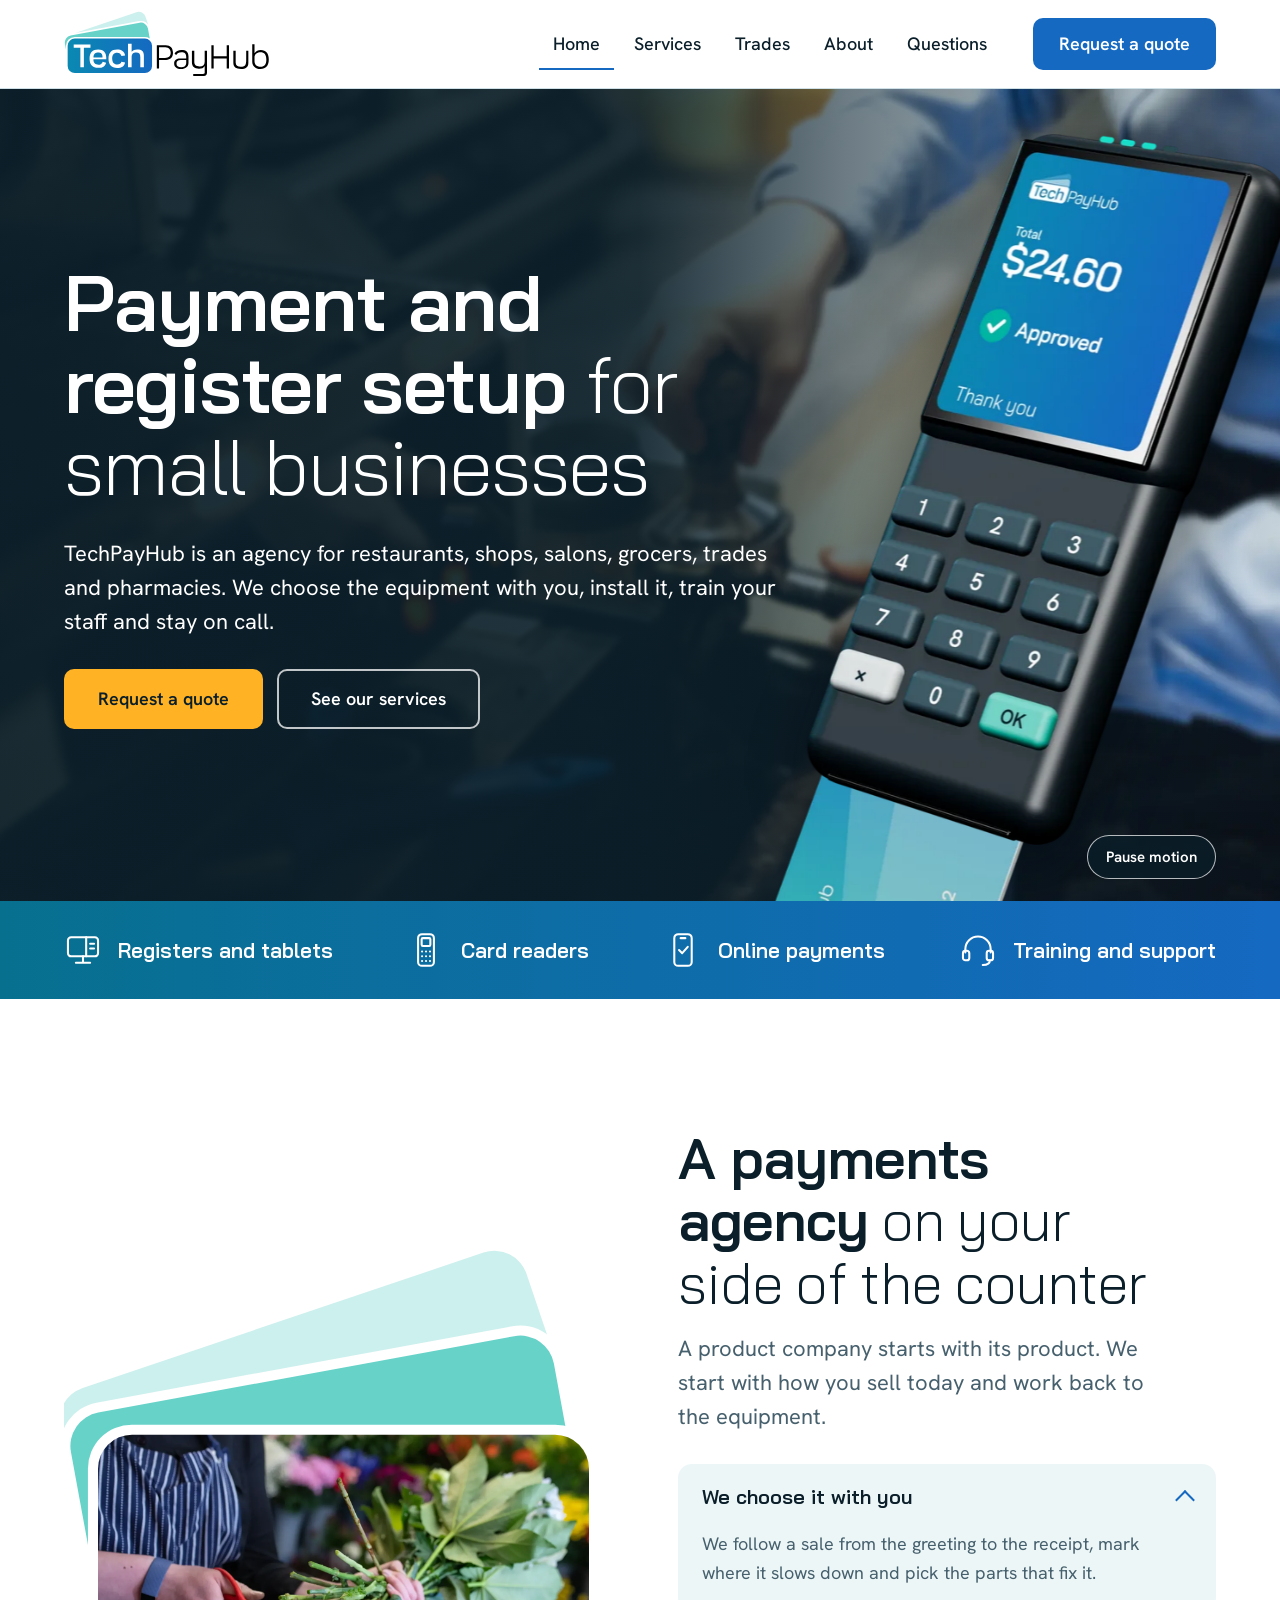
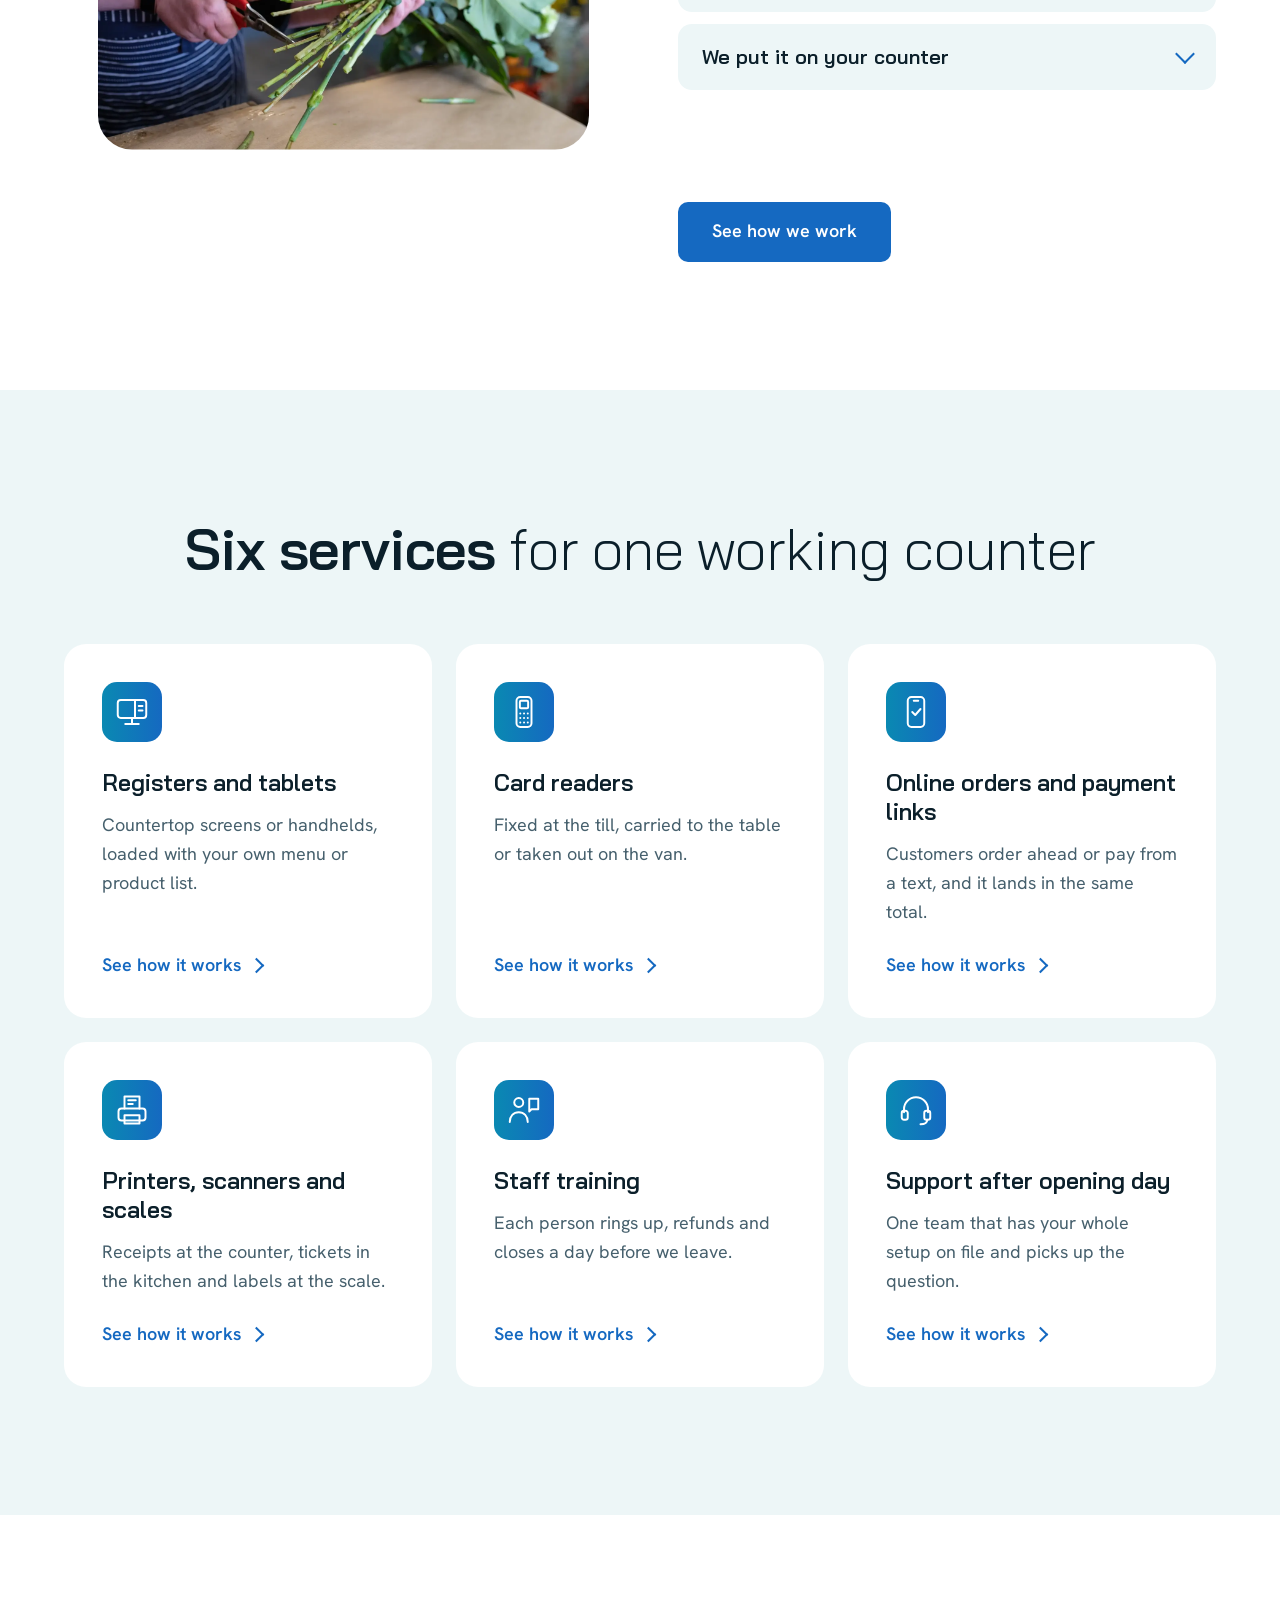
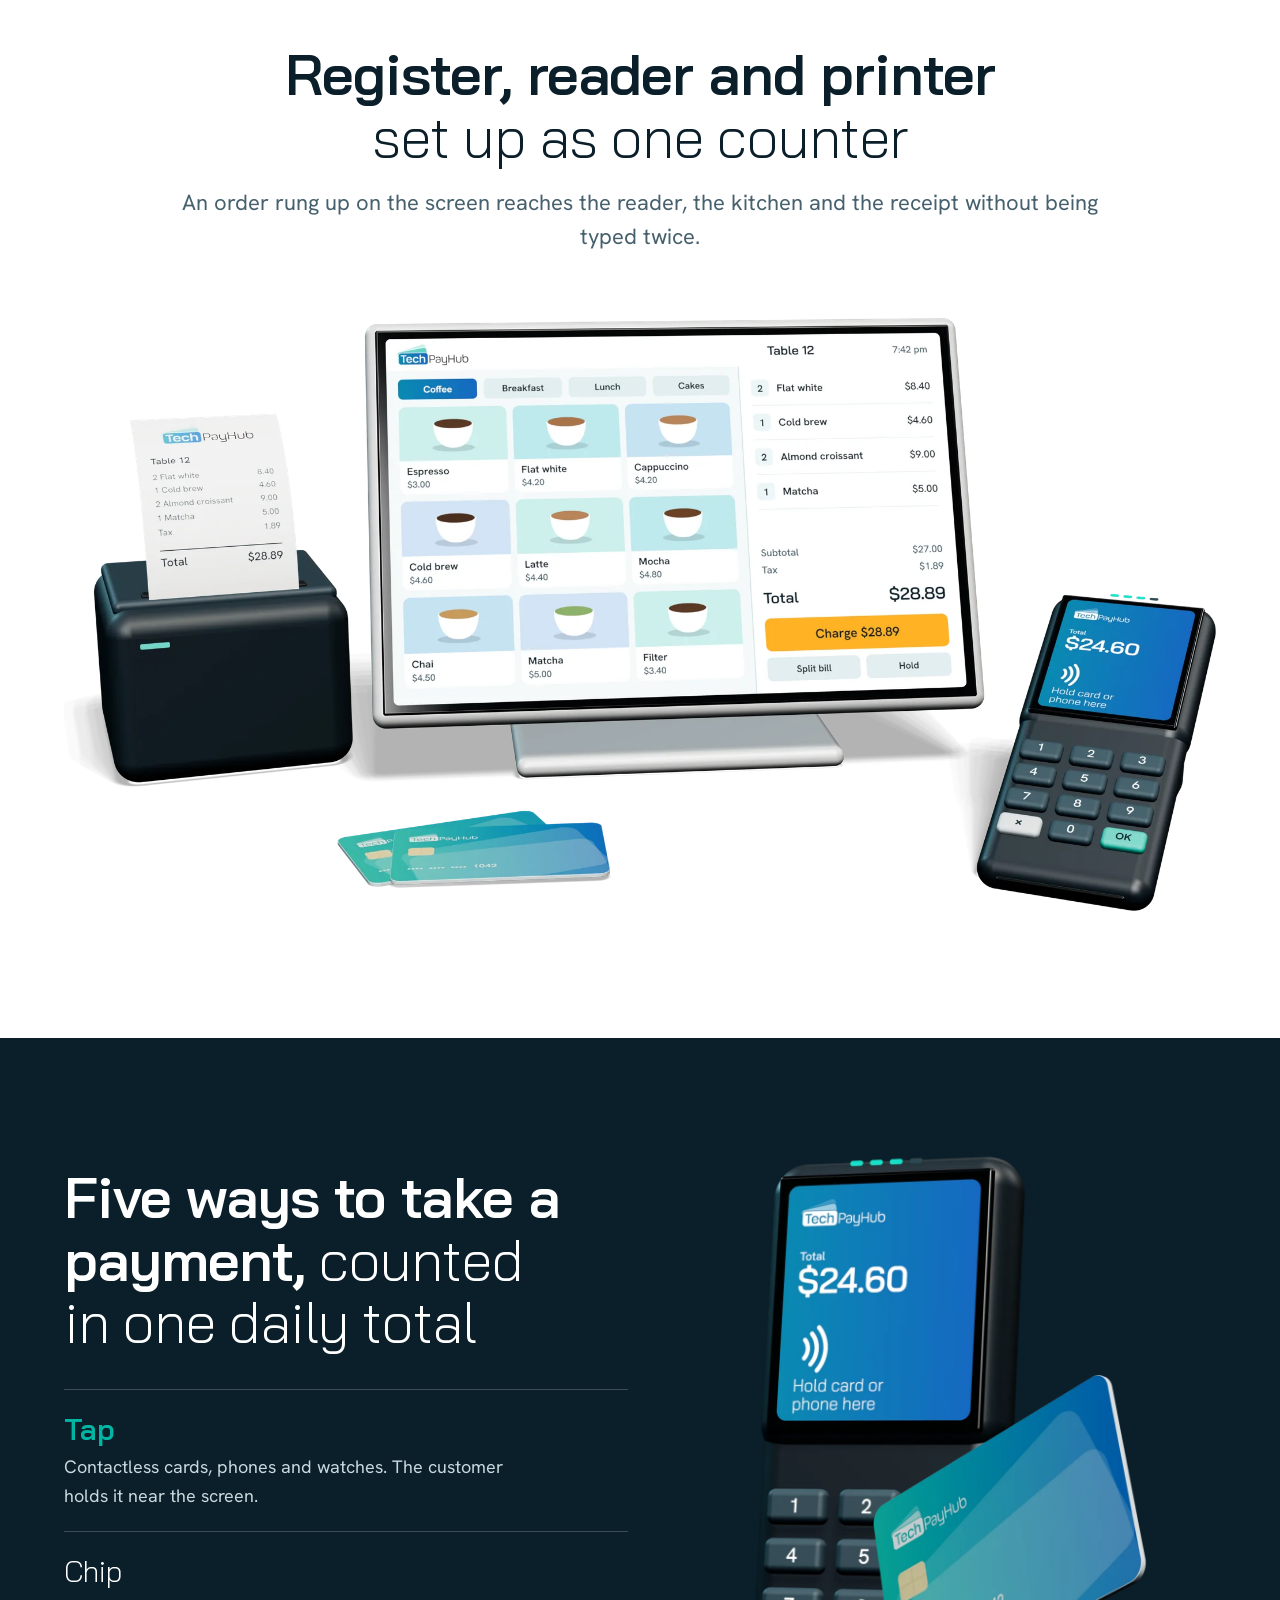
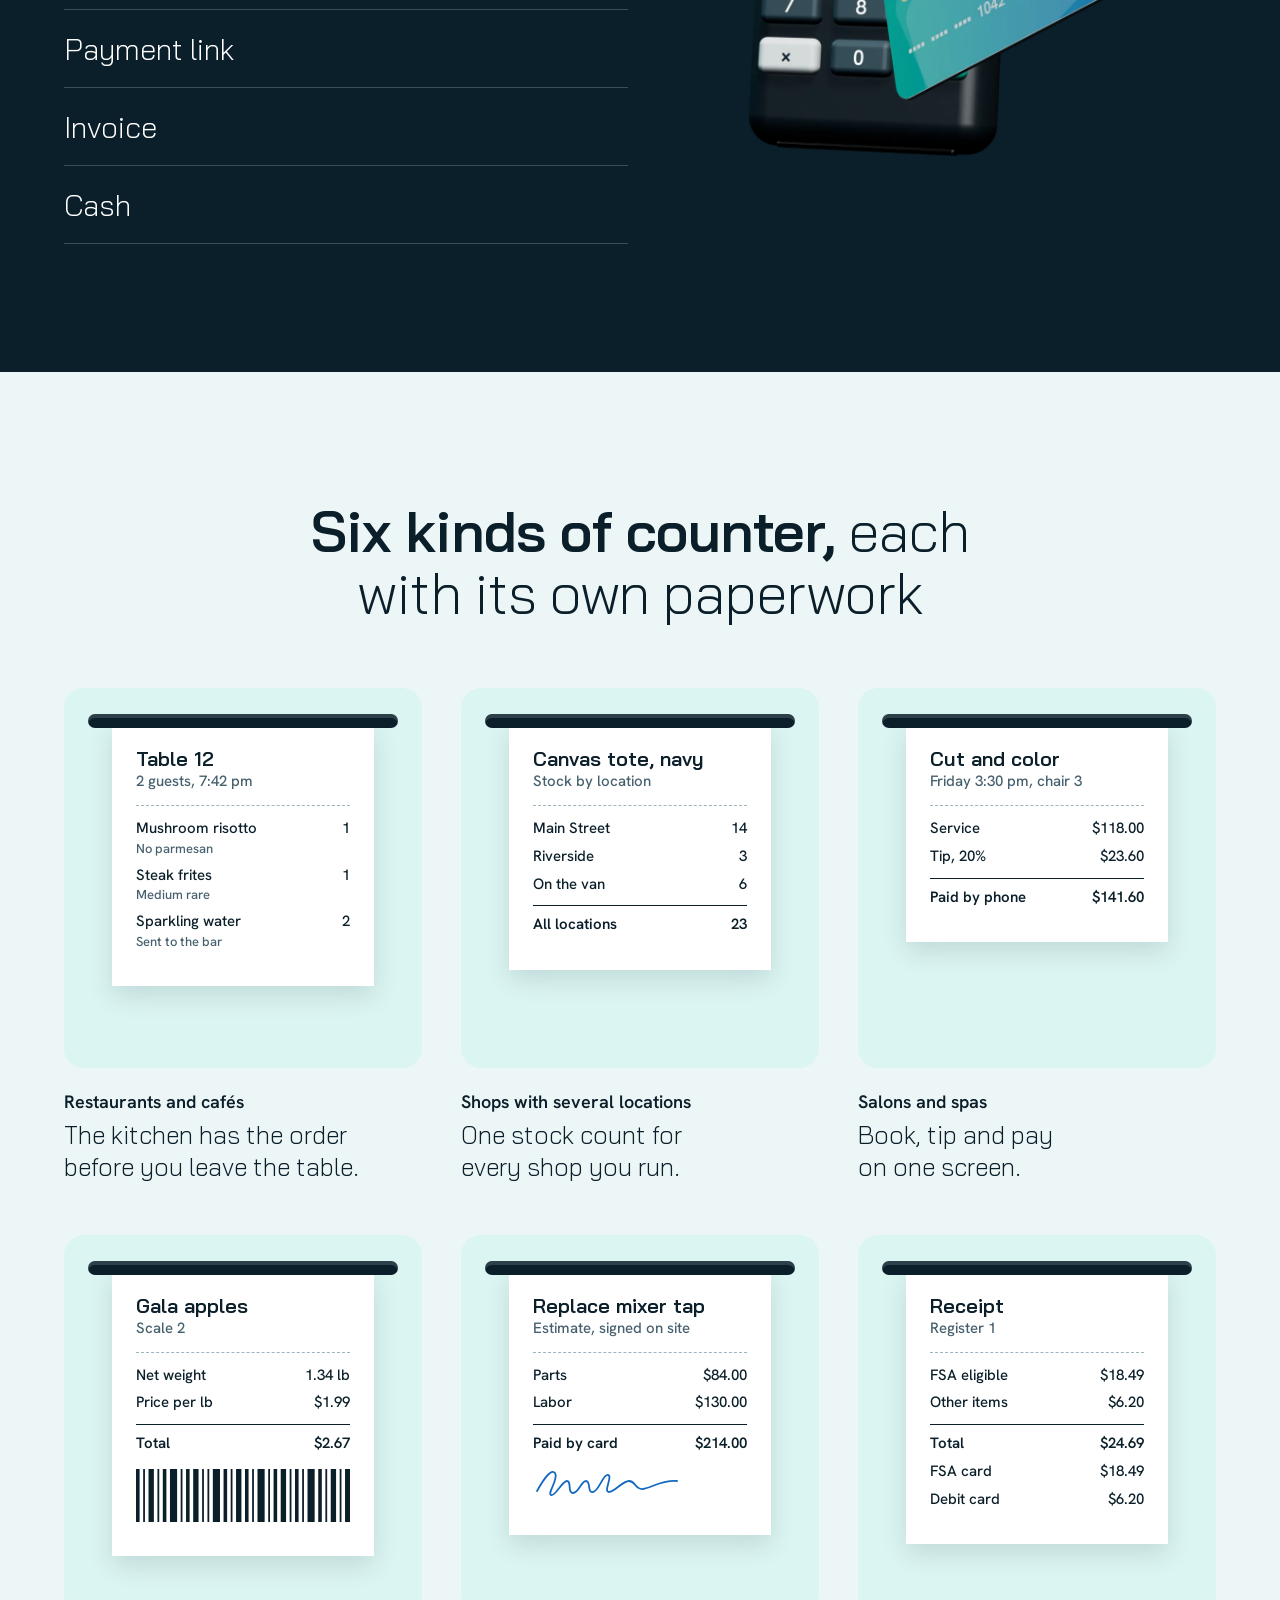
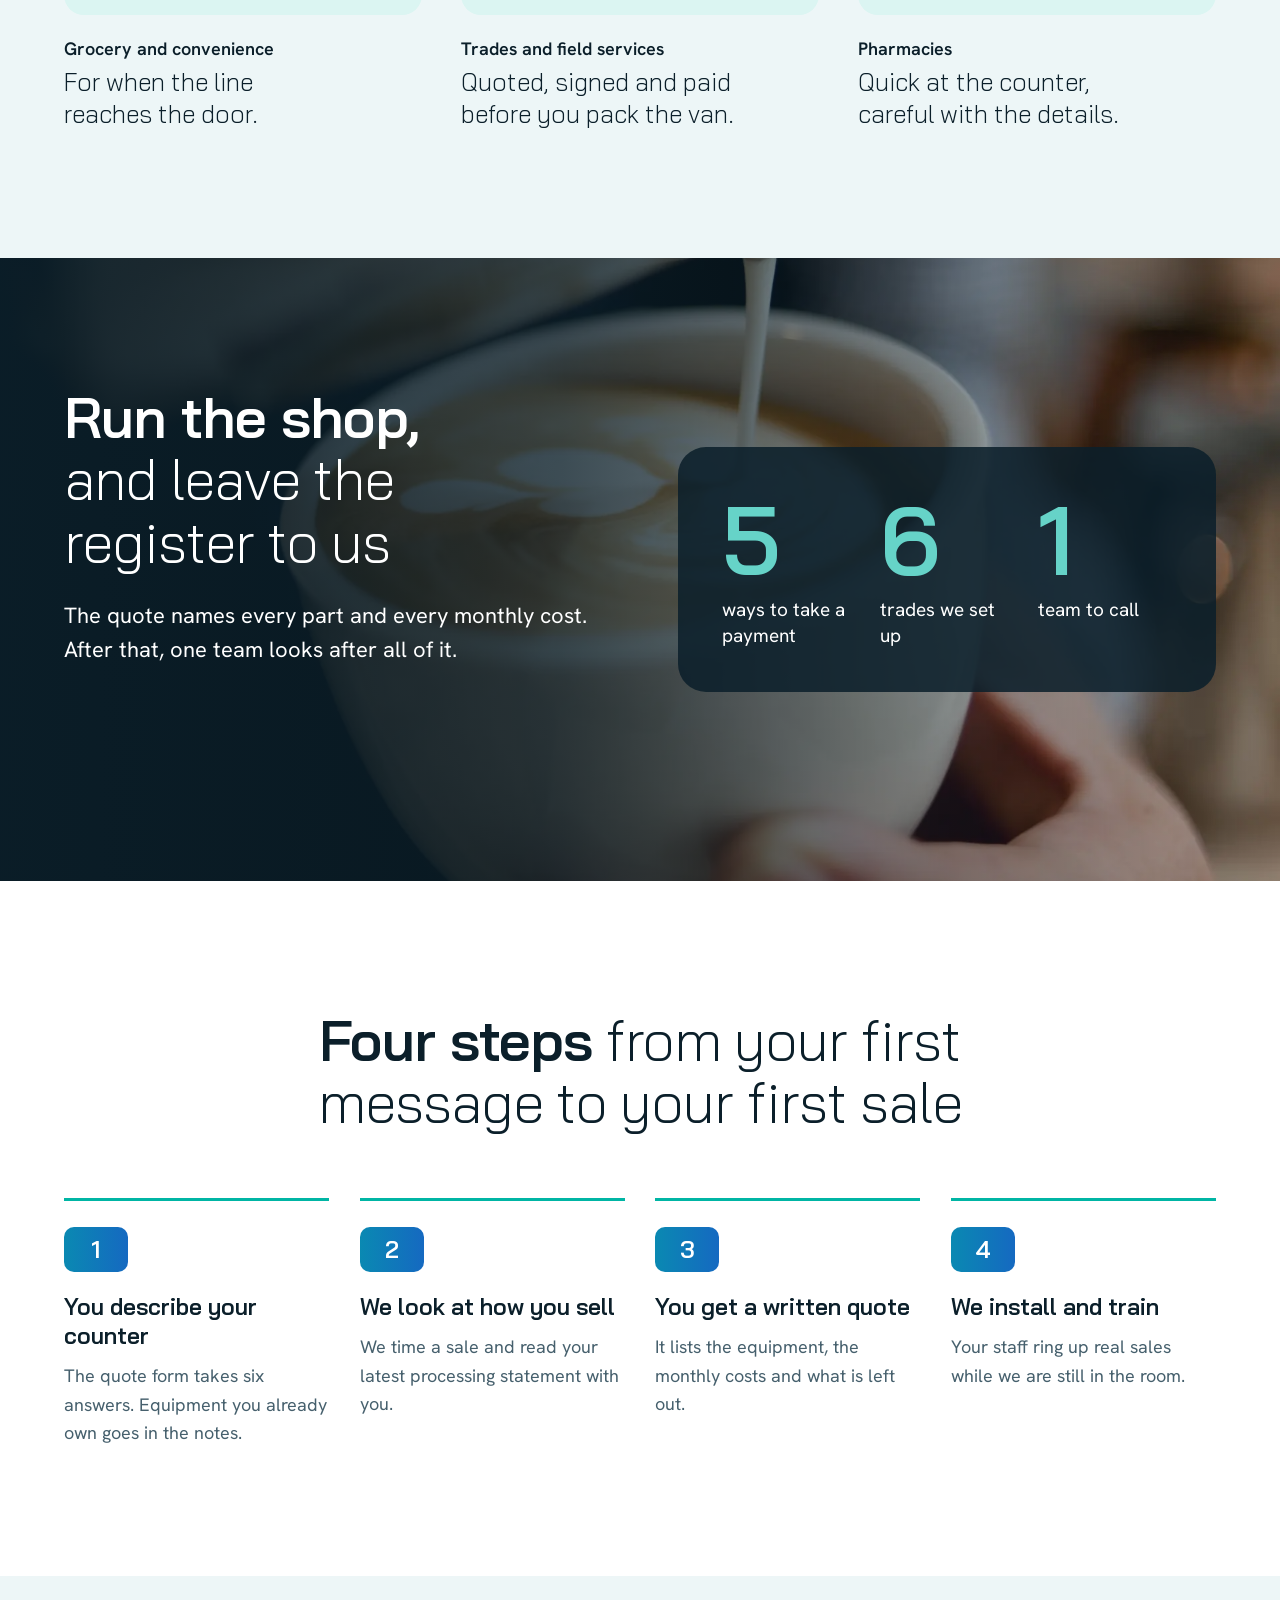
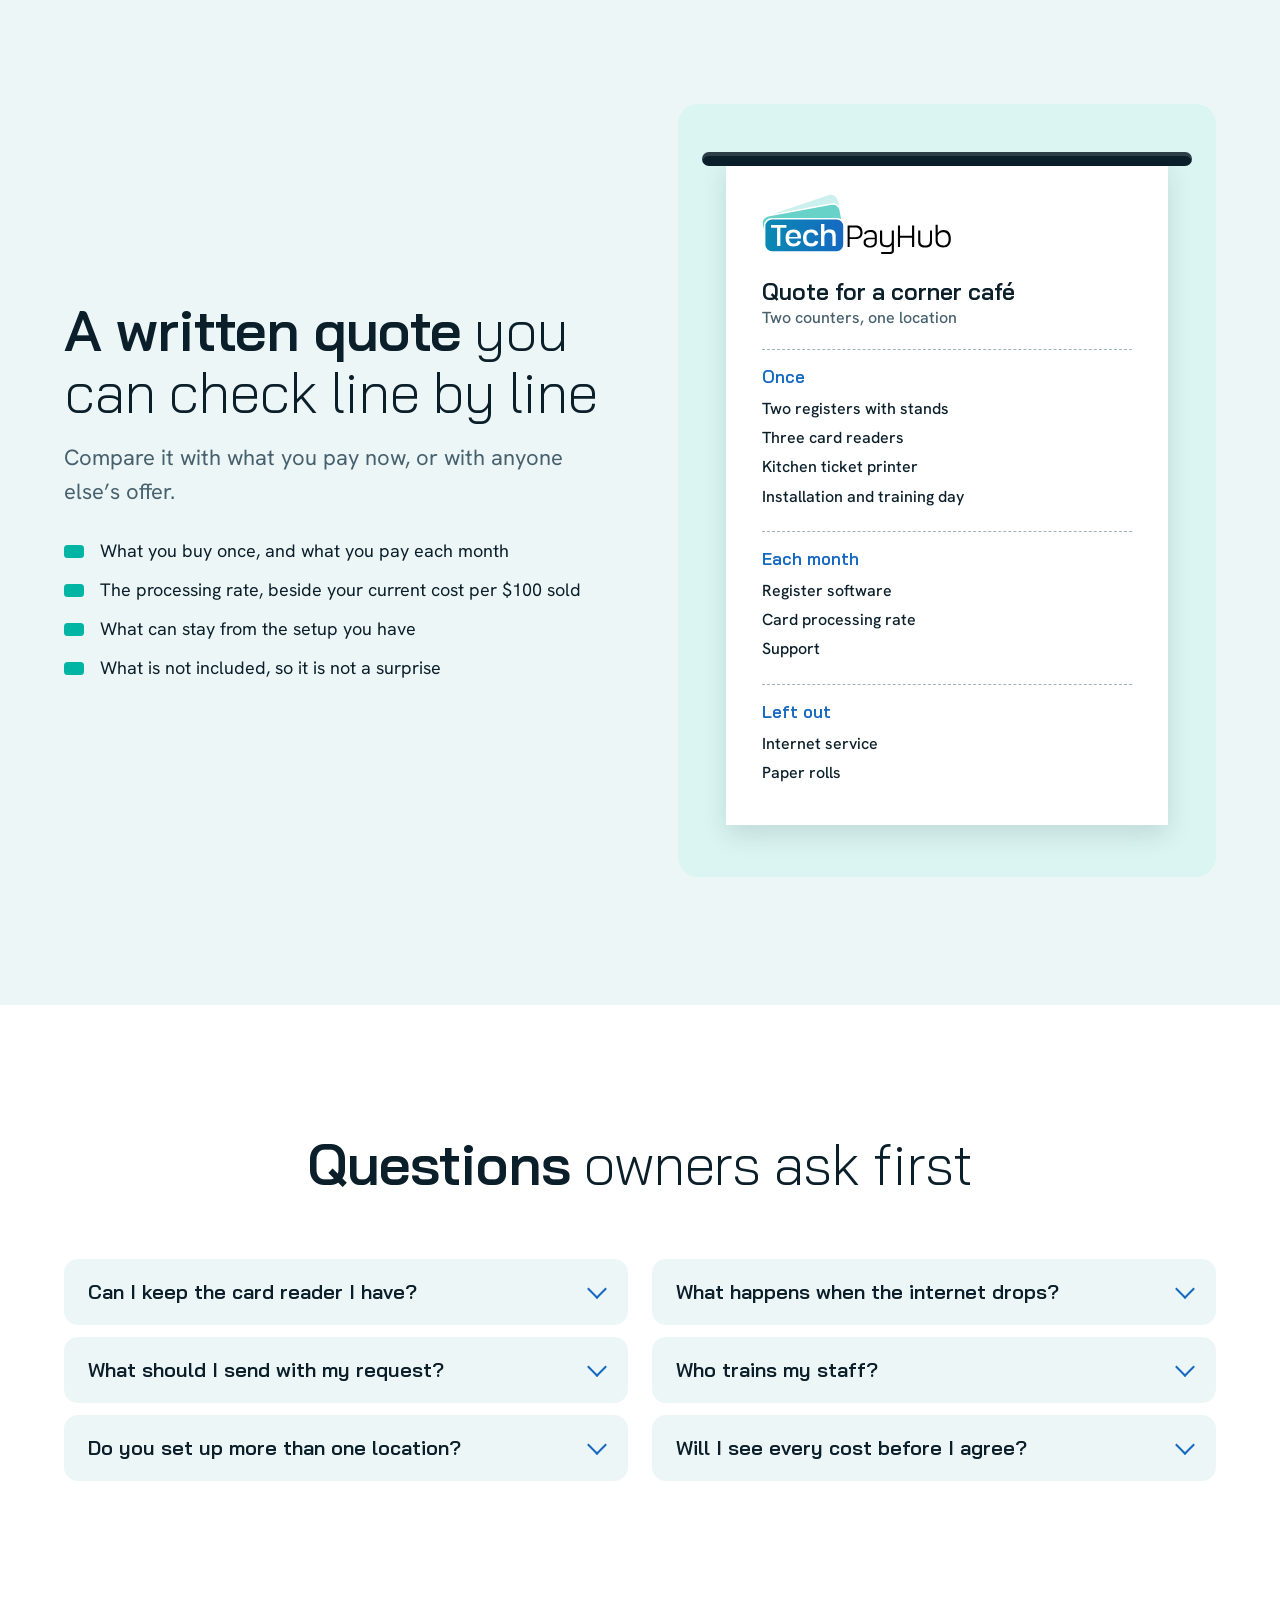
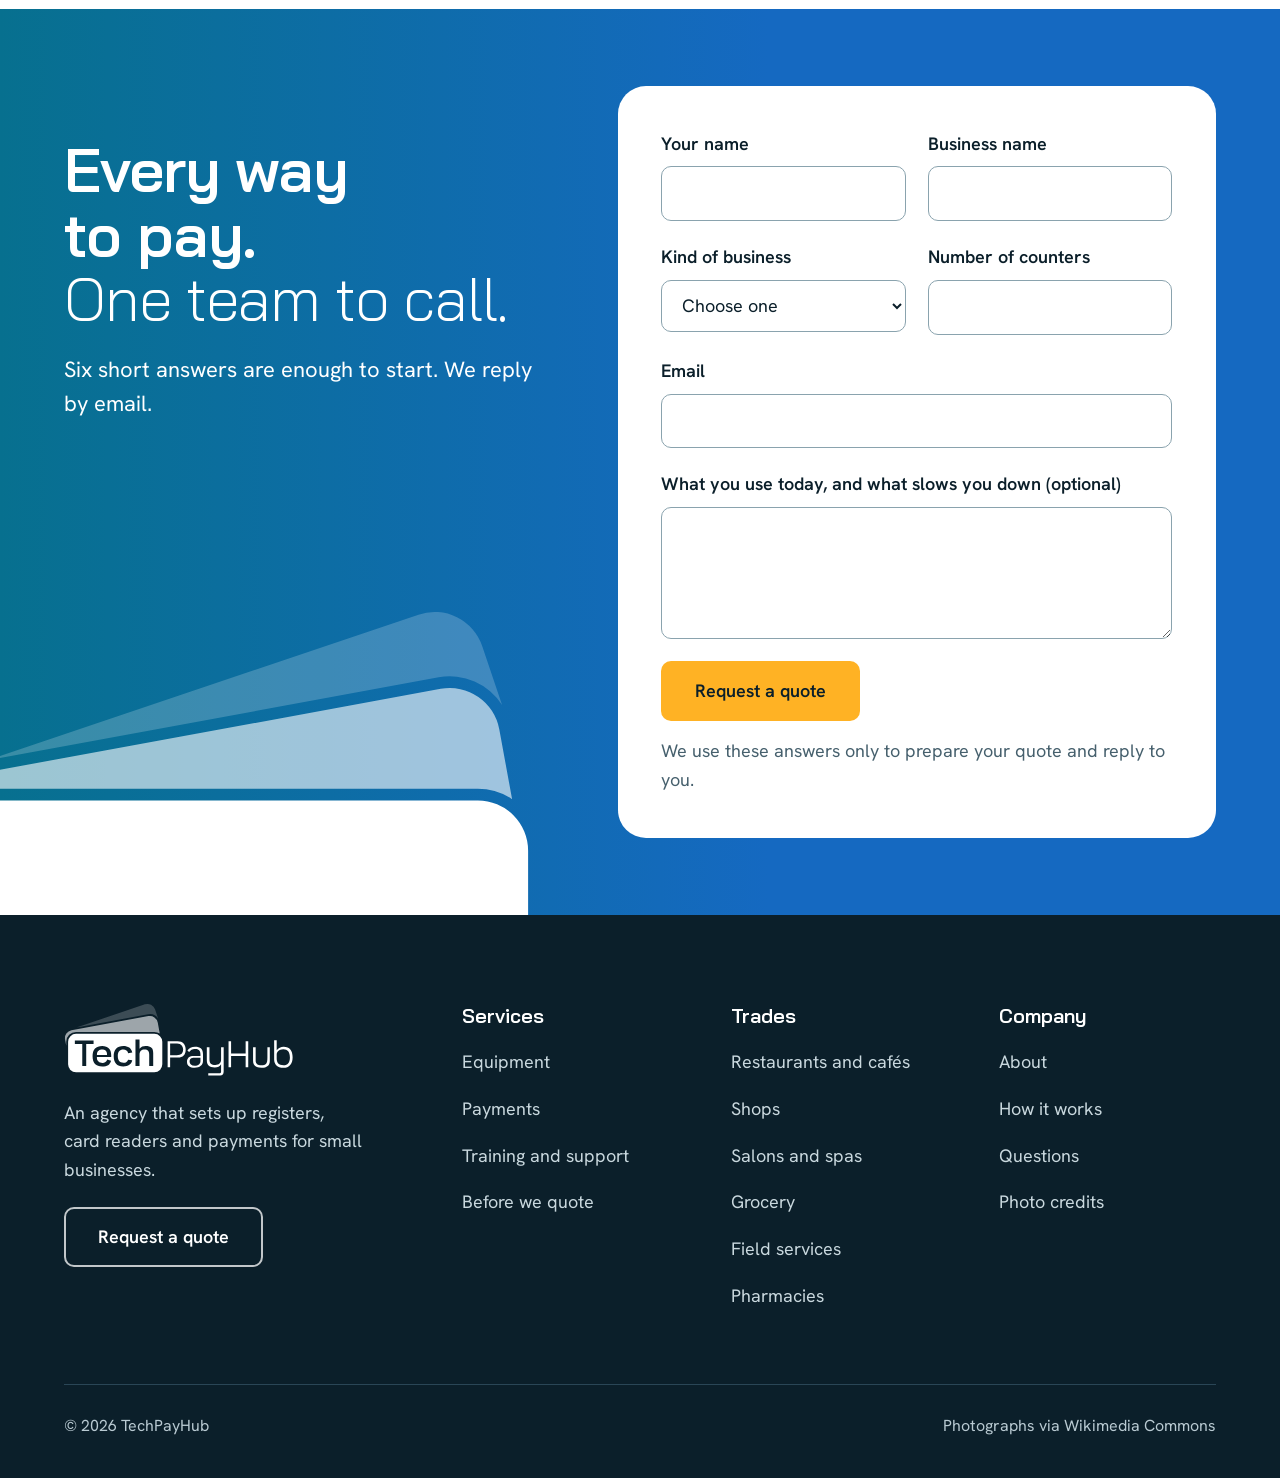
==== index.html @ ddd28783 "Add trades page with detailed descriptions for various business types" ====
<!doctype html>
<html lang="en">
<head>
<meta charset="utf-8">
<meta name="viewport" content="width=device-width, initial-scale=1, viewport-fit=cover">
<title>TechPayHub: payment and register setup for small businesses</title>
<meta name="description" content="An agency that chooses, installs and supports registers, card readers and payments for small businesses.">
<meta property="og:title" content="TechPayHub: payment and register setup for small businesses">
<meta property="og:description" content="An agency that chooses, installs and supports registers, card readers and payments for small businesses.">
<meta property="og:type" content="website">
<meta property="og:image" content="assets/share.jpg">
<meta name="twitter:card" content="summary_large_image">
<meta name="theme-color" content="#FFFFFF">
<!-- Add your domain, then switch this on: <link rel="canonical" href="https://YOUR-DOMAIN/"> -->
<link rel="icon" href="assets/icon.svg" type="image/svg+xml">
<link rel="alternate icon" href="assets/favicon.ico">
<link rel="apple-touch-icon" href="assets/favicon-180.png">
<link rel="preconnect" href="https://fonts.googleapis.com">
<link rel="preconnect" href="https://fonts.gstatic.com" crossorigin>
<link rel="stylesheet" href="https://fonts.googleapis.com/css2?family=Bai+Jamjuree:wght@300;600&family=Hanken+Grotesk:wght@400;500;600&display=swap">
<link rel="stylesheet" href="assets/site.css">
</head>
<body>
<a class="skip" href="#main">Skip to content</a>
<svg width="0" height="0" style="position:absolute" aria-hidden="true"><defs><linearGradient id="tph-card" x1="0" y1="0" x2="1" y2="0"><stop offset="0" stop-color="#0A89B2"/><stop offset="1" stop-color="#1569C1"/></linearGradient><symbol id="logo" viewBox="0 0 992 317"><g transform="translate(4 4)"><path fill="#00B5A4" fill-opacity=".2" d="M49.93 101.41L345.03 1.81A34.39 34.39 0 0 1 388.61 23.39L402.18 63.6A42.39 42.39 0 0 0 358.77 44.69L49.93 101.41Z"/><path fill="#00B5A4" fill-opacity=".6" d="M28.17 113.54L360.22 52.56A34.39 34.39 0 0 1 400.25 80.17L409.03 127.97A42.39 42.39 0 0 0 385.58 120.89L47.98 120.89A42.39 42.39 0 0 0 5.59 163.28L5.59 180.95L0.57 153.57A34.39 34.39 0 0 1 28.17 113.54Z"/><path fill="url(#tph-card)" d="M47.98 128.89L385.58 128.89A34.39 34.39 0 0 1 419.97 163.28L419.97 260.51A34.39 34.39 0 0 1 385.58 294.9L47.98 294.9A34.39 34.39 0 0 1 13.59 260.51L13.59 163.28A34.39 34.39 0 0 1 47.98 128.89Z"/><path fill="#fff" fill-rule="evenodd" d="M42.75 157.27H123.46V172.77H91.72V267.29H74.72V172.77H42.75ZM199.52 228.77H138.02C135.96 245.72 147.5 254.84 161.88 254.84C171.12 254.84 180.17 250.02 182.28 239.88L199 244.63C193.89 262.11 182.88 269.87 160.67 269.87C133.64 269.87 119.2 254.54 119.2 225.71C119.2 195.72 133.64 181.09 160.53 181.09C187.12 181.09 199.52 196.01 199.52 220.88ZM138.02 220.26H181.37C182.88 202.67 172.9 196.43 160 196.43C149.32 196.43 136.99 202.67 138.02 220.26ZM290.46 209.99C286.85 189.63 272.19 181.09 251.83 181.09C223.7 181.09 210.31 196.85 210.31 225.99C210.31 253.91 223.79 269.94 251.83 269.94C273.43 269.94 286.54 261.45 290.25 243.49L272.63 240.5C269.08 249.43 264.25 253.76 252.04 253.76C236.05 253.76 227.99 242.92 227.99 224.82C227.99 206.94 236.05 196.88 251.95 196.88C262.28 196.88 270.17 202.53 272.84 212.75ZM304.23 153.29H321.71V192.83C329.51 184.22 336.6 181.17 347.83 181.17C371.5 181.17 380.71 189.87 380.71 211.25V267.46H363.48V218.43C363.48 203.06 358.01 196.42 343.26 196.42C329.87 196.42 321.71 202.92 321.71 219.46V267.46H304.23Z"/><path fill="#000000" fill-rule="evenodd" d="M442.98 160.76H485.87C508.61 160.76 520.91 174.28 520.91 197.5C520.91 218.74 508.61 231.51 487.73 231.51H453.72V273.01H442.98ZM453.72 170.5V221.76H482.38C502.15 221.76 509.81 212.57 509.81 196C509.81 184.64 502.15 170.5 483.84 170.5ZM528.26 202.33C533.6 189.91 547.36 184.27 561.08 184.27C584.56 184.27 595.48 193.54 595.48 215.61V246.68C595.48 264.18 581.61 275.6 559.52 275.6C539.47 275.6 526.44 267.12 526.44 249.28C526.44 232.36 538.04 224.75 555.19 224.75H584.52V217.57C584.52 200.71 576.43 194.78 562.31 194.78C546.5 194.78 543.42 198.97 536.25 207.72ZM584.52 232.27H558.82C542.81 232.27 537.81 237.88 537.81 249.8C537.81 259.76 544.93 267.12 560.15 267.12C575.13 267.12 584.52 258.13 584.52 247.28ZM611.97 187.05H623.47V239.77C623.47 256.08 630.79 263.36 649.03 263.36C663.83 263.36 673.47 256.08 673.47 240.11V187.05H684.72V291.55C684.72 303.8 679.52 308.77 669.64 308.77H618.25V298.78H665.35C672.03 298.78 673.47 294.68 673.47 294.22V260.71C667.64 270.63 659.54 273.76 646.13 273.76C623.95 273.76 611.97 263.72 611.97 242.8ZM705.73 160.79H716.72V213.52H779.47V160.79H790.71V273.01H779.47V224.27H716.72V273.01H705.73ZM811.48 187.04H822.72V243.9C822.72 258.7 832.74 264.97 846.62 264.97C867.3 264.97 873.36 258.7 873.36 231.07V187.04H883.72V246.08C883.72 265.7 870.95 275.54 848.42 275.54C823.37 275.54 811.48 265.7 811.48 245.6ZM902.46 156.55H913.47V199.4C921.39 189.4 930.88 184.29 943.52 184.29C969.1 184.29 982.13 201.08 982.13 229.94C982.13 259.49 968.23 275.61 942.43 275.61C915.74 275.61 902.46 259.11 902.46 240.37ZM913.47 236.73C913.47 252.67 921.98 264.71 943 264.71C960.99 264.71 970.42 252.67 970.42 230.79C970.42 207.28 960.99 195.21 941.81 195.21C923.05 195.21 913.47 207.28 913.47 219Z"/></g></symbol><symbol id="logo-w" viewBox="0 0 992 317"><g transform="translate(4 4)"><path fill="#fff" fill-opacity="0.2" d="M49.93 101.41L345.03 1.81A34.39 34.39 0 0 1 388.61 23.39L402.18 63.6A42.39 42.39 0 0 0 358.77 44.69L49.93 101.41Z"/><path fill="#fff" fill-opacity="0.6" d="M28.17 113.54L360.22 52.56A34.39 34.39 0 0 1 400.25 80.17L409.03 127.97A42.39 42.39 0 0 0 385.58 120.89L47.98 120.89A42.39 42.39 0 0 0 5.59 163.28L5.59 180.95L0.57 153.57A34.39 34.39 0 0 1 28.17 113.54Z"/><path fill="#fff" fill-rule="evenodd" d="M47.98 128.89L385.58 128.89A34.39 34.39 0 0 1 419.97 163.28L419.97 260.51A34.39 34.39 0 0 1 385.58 294.9L47.98 294.9A34.39 34.39 0 0 1 13.59 260.51L13.59 163.28A34.39 34.39 0 0 1 47.98 128.89ZM42.75 157.27H123.46V172.77H91.72V267.29H74.72V172.77H42.75ZM199.52 228.77H138.02C135.96 245.72 147.5 254.84 161.88 254.84C171.12 254.84 180.17 250.02 182.28 239.88L199 244.63C193.89 262.11 182.88 269.87 160.67 269.87C133.64 269.87 119.2 254.54 119.2 225.71C119.2 195.72 133.64 181.09 160.53 181.09C187.12 181.09 199.52 196.01 199.52 220.88ZM138.02 220.26H181.37C182.88 202.67 172.9 196.43 160 196.43C149.32 196.43 136.99 202.67 138.02 220.26ZM290.46 209.99C286.85 189.63 272.19 181.09 251.83 181.09C223.7 181.09 210.31 196.85 210.31 225.99C210.31 253.91 223.79 269.94 251.83 269.94C273.43 269.94 286.54 261.45 290.25 243.49L272.63 240.5C269.08 249.43 264.25 253.76 252.04 253.76C236.05 253.76 227.99 242.92 227.99 224.82C227.99 206.94 236.05 196.88 251.95 196.88C262.28 196.88 270.17 202.53 272.84 212.75ZM304.23 153.29H321.71V192.83C329.51 184.22 336.6 181.17 347.83 181.17C371.5 181.17 380.71 189.87 380.71 211.25V267.46H363.48V218.43C363.48 203.06 358.01 196.42 343.26 196.42C329.87 196.42 321.71 202.92 321.71 219.46V267.46H304.23Z"/><path fill="#fff" fill-rule="evenodd" d="M442.98 160.76H485.87C508.61 160.76 520.91 174.28 520.91 197.5C520.91 218.74 508.61 231.51 487.73 231.51H453.72V273.01H442.98ZM453.72 170.5V221.76H482.38C502.15 221.76 509.81 212.57 509.81 196C509.81 184.64 502.15 170.5 483.84 170.5ZM528.26 202.33C533.6 189.91 547.36 184.27 561.08 184.27C584.56 184.27 595.48 193.54 595.48 215.61V246.68C595.48 264.18 581.61 275.6 559.52 275.6C539.47 275.6 526.44 267.12 526.44 249.28C526.44 232.36 538.04 224.75 555.19 224.75H584.52V217.57C584.52 200.71 576.43 194.78 562.31 194.78C546.5 194.78 543.42 198.97 536.25 207.72ZM584.52 232.27H558.82C542.81 232.27 537.81 237.88 537.81 249.8C537.81 259.76 544.93 267.12 560.15 267.12C575.13 267.12 584.52 258.13 584.52 247.28ZM611.97 187.05H623.47V239.77C623.47 256.08 630.79 263.36 649.03 263.36C663.83 263.36 673.47 256.08 673.47 240.11V187.05H684.72V291.55C684.72 303.8 679.52 308.77 669.64 308.77H618.25V298.78H665.35C672.03 298.78 673.47 294.68 673.47 294.22V260.71C667.64 270.63 659.54 273.76 646.13 273.76C623.95 273.76 611.97 263.72 611.97 242.8ZM705.73 160.79H716.72V213.52H779.47V160.79H790.71V273.01H779.47V224.27H716.72V273.01H705.73ZM811.48 187.04H822.72V243.9C822.72 258.7 832.74 264.97 846.62 264.97C867.3 264.97 873.36 258.7 873.36 231.07V187.04H883.72V246.08C883.72 265.7 870.95 275.54 848.42 275.54C823.37 275.54 811.48 265.7 811.48 245.6ZM902.46 156.55H913.47V199.4C921.39 189.4 930.88 184.29 943.52 184.29C969.1 184.29 982.13 201.08 982.13 229.94C982.13 259.49 968.23 275.61 942.43 275.61C915.74 275.61 902.46 259.11 902.46 240.37ZM913.47 236.73C913.47 252.67 921.98 264.71 943 264.71C960.99 264.71 970.42 252.67 970.42 230.79C970.42 207.28 960.99 195.21 941.81 195.21C923.05 195.21 913.47 207.28 913.47 219Z"/></g></symbol><symbol id="stk-w" viewBox="0 0 424 296"><path fill="#fff" fill-opacity=".2" d="M49.93 101.41L345.03 1.81A34.39 34.39 0 0 1 388.61 23.39L402.18 63.6A42.39 42.39 0 0 0 358.77 44.69L49.93 101.41Z"/><path fill="#fff" fill-opacity=".6" d="M28.17 113.54L360.22 52.56A34.39 34.39 0 0 1 400.25 80.17L409.03 127.97A42.39 42.39 0 0 0 385.58 120.89L47.98 120.89A42.39 42.39 0 0 0 5.59 163.28L5.59 180.95L0.57 153.57A34.39 34.39 0 0 1 28.17 113.54Z"/><path fill="#fff" d="M47.98 128.89L385.58 128.89A34.39 34.39 0 0 1 419.97 163.28L419.97 260.51A34.39 34.39 0 0 1 385.58 294.9L47.98 294.9A34.39 34.39 0 0 1 13.59 260.51L13.59 163.28A34.39 34.39 0 0 1 47.98 128.89Z"/></symbol><symbol id="stk-c" viewBox="0 0 424 296"><path fill="#00B5A4" fill-opacity=".2" d="M49.93 101.41L345.03 1.81A34.39 34.39 0 0 1 388.61 23.39L402.18 63.6A42.39 42.39 0 0 0 358.77 44.69L49.93 101.41Z"/><path fill="#00B5A4" fill-opacity=".6" d="M28.17 113.54L360.22 52.56A34.39 34.39 0 0 1 400.25 80.17L409.03 127.97A42.39 42.39 0 0 0 385.58 120.89L47.98 120.89A42.39 42.39 0 0 0 5.59 163.28L5.59 180.95L0.57 153.57A34.39 34.39 0 0 1 28.17 113.54Z"/><path fill="url(#tph-card)" d="M47.98 128.89L385.58 128.89A34.39 34.39 0 0 1 419.97 163.28L419.97 260.51A34.39 34.39 0 0 1 385.58 294.9L47.98 294.9A34.39 34.39 0 0 1 13.59 260.51L13.59 163.28A34.39 34.39 0 0 1 47.98 128.89Z"/></symbol></defs></svg>
<header class="nav"><div class="wrap">
  <a class="logo" href="index.html" aria-label="TechPayHub home"><svg viewBox="0 0 992 317" role="img" aria-label="TechPayHub"><use href="#logo"/></svg></a>
  <ul id="menu"><li><a href="index.html" aria-current=page>Home</a></li><li><a href="services.html">Services</a></li><li><a href="trades.html">Trades</a></li><li><a href="about.html">About</a></li><li><a href="index.html#questions">Questions</a></li></ul>
  <a class="btn btn-blue" href="quote.html">Request a quote</a>
  <button class="burger" type="button" aria-label="Open menu" aria-expanded="false" aria-controls="menu"><i></i><i></i></button>
</div></header>
<main id="main">

<section class="hero"><div class="bg"><img src="assets/counter-blur-1000.webp" srcset="assets/counter-blur-1000.webp 1000w, assets/counter-blur-2000.webp 2000w" sizes="100vw" width="2000" height="1150" alt="" fetchpriority="high"></div><div class="wrap">
<div class="copy"><h1><b>Payment and register setup</b> for small businesses</h1>
<p class="lead">TechPayHub is an agency for restaurants, shops, salons, grocers, trades and pharmacies. We choose the equipment with you, install it, train your staff and stay on call.</p>
<div class="btns"><a class="btn btn-go" href="quote.html">Request a quote</a><a class="btn btn-line" href="services.html">See our services</a></div></div>
<div class="dev" role="img" aria-label="A card slides into a TechPayHub card reader, and the screen shows the payment approved"><div class="rig"><div class="float"><img class="sh" src="assets/hero-shadow.webp" alt="" style="left:-15.601%;top:-8.969%;width:131.201%"><img src="assets/hero-card-640.webp" srcset="assets/hero-card-640.webp 640w, assets/hero-card-1282.webp 1282w" sizes="(max-width: 860px) 300px, 600px" width="1282" height="2230" alt="" class="cd"><img src="assets/hero-reader-640.webp" srcset="assets/hero-reader-640.webp 640w, assets/hero-reader-1282.webp 1282w" sizes="(max-width: 860px) 300px, 600px" width="1282" height="2230" alt=""><img class="st ask" src="assets/hero-ask-682.webp" alt="" style="left:36.115%;top:1.883%;width:53.198%"><img class="st off" src="assets/hero-off-682.webp" alt="" style="left:36.115%;top:1.883%;width:53.198%"></div></div></div><button class="still" type="button" aria-pressed="false" hidden>Pause motion</button></div></section>
<div class="strip"><div class="wrap"><ul><li><svg class="ic" viewBox="0 0 48 48" fill="none" stroke="currentColor" stroke-width="2.6" stroke-linecap="round" stroke-linejoin="round" aria-hidden="true"><rect x="5" y="8" width="38" height="24" rx="4"/><path d="M24 32v7M15 40h18M28 8v24M33 16h5M33 22h5"/></svg>Registers and tablets</li><li><svg class="ic" viewBox="0 0 48 48" fill="none" stroke="currentColor" stroke-width="2.6" stroke-linecap="round" stroke-linejoin="round" aria-hidden="true"><rect x="14" y="4" width="20" height="40" rx="5"/><rect x="18.5" y="9" width="11" height="10" rx="1.5"/><path d="M19 26h.1M24 26h.1M29 26h.1M19 32h.1M24 32h.1M29 32h.1M19 38h.1M24 38h.1M29 38h.1"/></svg>Card readers</li><li><svg class="ic" viewBox="0 0 48 48" fill="none" stroke="currentColor" stroke-width="2.6" stroke-linecap="round" stroke-linejoin="round" aria-hidden="true"><rect x="13" y="4" width="22" height="40" rx="5"/><path d="M21 9h6M19 24l4 4 7-8"/></svg>Online payments</li><li><svg class="ic" viewBox="0 0 48 48" fill="none" stroke="currentColor" stroke-width="2.6" stroke-linecap="round" stroke-linejoin="round" aria-hidden="true"><path d="M8 27v-4a16 16 0 0 1 32 0v4"/><rect x="5" y="25" width="8" height="12" rx="3"/><rect x="35" y="25" width="8" height="12" rx="3"/><path d="M39 37c0 4-4 6-9 6"/></svg>Training and support</li></ul></div></div>

<section><div class="wrap"><div class="two intro"><svg class="fan " viewBox="-44 -100 854 850" role="img" aria-label="A florist trimming stems at a paper-covered shop counter"><defs>
<clipPath id="cfa"><rect x="10" y="230" width="780" height="500" rx="54"/></clipPath>
<mask id="mba" maskUnits="userSpaceOnUse" x="-60" y="-120" width="960" height="900"><rect x="-60" y="-120" width="960" height="900" fill="#fff"/><rect x="-406" y="-266" width="812" height="532" rx="70" fill="#000" transform="translate(386 380) rotate(-10.4)"/><rect x="-406" y="-266" width="812" height="532" rx="70" fill="#000" transform="translate(400 480) rotate(0)"/><rect x="560" y="110" width="340" height="700" fill="#000"/></mask>
<mask id="mma" maskUnits="userSpaceOnUse" x="-60" y="-120" width="960" height="900"><rect x="-60" y="-120" width="960" height="900" fill="#fff"/><rect x="-406" y="-266" width="812" height="532" rx="70" fill="#000" transform="translate(400 480) rotate(0)"/><rect x="640" y="260" width="260" height="540" fill="#000"/></mask></defs>
<g mask="url(#mba)"><g class="b"><rect x="-390" y="-250" width="780" height="500" rx="54" fill="#00B5A4" fill-opacity=".2" transform="translate(384 285) rotate(-18.65)"/></g></g>
<g mask="url(#mma)"><g class="m"><rect x="-390" y="-250" width="780" height="500" rx="54" fill="#00B5A4" fill-opacity=".6" transform="translate(386 380) rotate(-10.4)"/></g></g>
<g clip-path="url(#cfa)"><image href="assets/florist-wide-1600.webp" x="10" y="220" width="780" height="520" preserveAspectRatio="xMidYMid slice"/></g></svg>
<div><div class="head" style="margin-bottom:30px"><h2><b>A payments agency</b> on your side of the counter</h2><p class="lead">A product company starts with its product. We start with how you sell today and work back to the equipment.</p></div>
<div class="acc"><details open name="how"><summary>We choose it with you</summary><p>We follow a sale from the greeting to the receipt, mark where it slows down and pick the parts that fix it.</p></details><details name="how"><summary>We put it on your counter</summary><p>We bring the equipment, connect it, load your products and run a real sale before we go.</p></details><details name="how"><summary>We stay on call</summary><p>Reader, register or internet, you call one team that has the whole setup on file.</p></details></div>
<a class="btn btn-blue" href="about.html" style="margin-top:34px">See how we work</a></div></div></div></section>

<section class="mist"><div class="wrap"><div class="head mid"><h2><b>Six services</b> for one working counter</h2></div><div class="svs"><a class="sv" href="services.html#tech"><svg class="ic" viewBox="0 0 48 48" fill="none" stroke="currentColor" stroke-width="2.6" stroke-linecap="round" stroke-linejoin="round" aria-hidden="true"><rect x="5" y="8" width="38" height="24" rx="4"/><path d="M24 32v7M15 40h18M28 8v24M33 16h5M33 22h5"/></svg><h3>Registers and tablets</h3><p>Countertop screens or handhelds, loaded with your own menu or product list.</p><span class="go">See how it works</span></a><a class="sv" href="services.html#tech"><svg class="ic" viewBox="0 0 48 48" fill="none" stroke="currentColor" stroke-width="2.6" stroke-linecap="round" stroke-linejoin="round" aria-hidden="true"><rect x="14" y="4" width="20" height="40" rx="5"/><rect x="18.5" y="9" width="11" height="10" rx="1.5"/><path d="M19 26h.1M24 26h.1M29 26h.1M19 32h.1M24 32h.1M29 32h.1M19 38h.1M24 38h.1M29 38h.1"/></svg><h3>Card readers</h3><p>Fixed at the till, carried to the table or taken out on the van.</p><span class="go">See how it works</span></a><a class="sv" href="services.html#pay"><svg class="ic" viewBox="0 0 48 48" fill="none" stroke="currentColor" stroke-width="2.6" stroke-linecap="round" stroke-linejoin="round" aria-hidden="true"><rect x="13" y="4" width="22" height="40" rx="5"/><path d="M21 9h6M19 24l4 4 7-8"/></svg><h3>Online orders and payment links</h3><p>Customers order ahead or pay from a text, and it lands in the same total.</p><span class="go">See how it works</span></a><a class="sv" href="services.html#tech"><svg class="ic" viewBox="0 0 48 48" fill="none" stroke="currentColor" stroke-width="2.6" stroke-linecap="round" stroke-linejoin="round" aria-hidden="true"><path d="M14 22V6h20v16"/><rect x="6" y="22" width="36" height="16" rx="4"/><path d="M14 31h20v11H14zM19 11h10M19 16h6"/></svg><h3>Printers, scanners and scales</h3><p>Receipts at the counter, tickets in the kitchen and labels at the scale.</p><span class="go">See how it works</span></a><a class="sv" href="services.html#hub"><svg class="ic" viewBox="0 0 48 48" fill="none" stroke="currentColor" stroke-width="2.6" stroke-linecap="round" stroke-linejoin="round" aria-hidden="true"><circle cx="17" cy="14" r="6"/><path d="M5 40c0-8 5-13 12-13s12 5 12 13"/><path d="M31 9h12v14h-9l-3 3z"/></svg><h3>Staff training</h3><p>Each person rings up, refunds and closes a day before we leave.</p><span class="go">See how it works</span></a><a class="sv" href="services.html#hub"><svg class="ic" viewBox="0 0 48 48" fill="none" stroke="currentColor" stroke-width="2.6" stroke-linecap="round" stroke-linejoin="round" aria-hidden="true"><path d="M8 27v-4a16 16 0 0 1 32 0v4"/><rect x="5" y="25" width="8" height="12" rx="3"/><rect x="35" y="25" width="8" height="12" rx="3"/><path d="M39 37c0 4-4 6-9 6"/></svg><h3>Support after opening day</h3><p>One team that has your whole setup on file and picks up the question.</p><span class="go">See how it works</span></a></div></div></section>

<section class="show"><div class="wrap"><div class="head mid"><h2><b>Register, reader and printer</b> set up as one counter</h2><p class="lead">An order rung up on the screen reaches the reader, the kitchen and the receipt without being typed twice.</p></div><div class="scene" role="img" aria-label="A counter setup with a register, a card reader, a receipt printer and two bank cards"><img class="reg" src="assets/set-reg-1298.webp" width="1298" height="808" alt="" loading="lazy" style="left:15.069%;top:0.000%;width:65.003%"><img class="prn" src="assets/set-prn-506.webp" width="506" height="418" alt="" loading="lazy" style="left:0.000%;top:38.817%;width:25.347%"><div class="feed"><img class="paper" src="assets/set-paper-300.webp" width="300" height="330" alt="" loading="lazy" style="left:5.552%;top:15.810%;width:15.003%"></div><img class="cards" src="assets/set-cards-483.webp" width="483" height="141" alt="" loading="lazy" style="left:23.430%;top:82.905%;width:24.190%"><img class="rdr" src="assets/set-rdr-470.webp" width="470" height="553" alt="" loading="lazy" style="left:76.471%;top:46.208%;width:23.529%"></div></div></section>

<section class="ink on-dark"><div class="wrap"><div class="pay"><div class="say"><div class="head" style="margin-bottom:36px"><h2><b>Five ways to take a payment,</b> counted in one daily total</h2></div>
<div class="methods" role="tablist" aria-label="Ways to pay" aria-orientation="vertical"><button role="tab" type="button" id="t-tap" aria-controls="p-tap" aria-selected="true" tabindex="0"><b>Tap</b><span><i>Contactless cards, phones and watches. The customer holds it near the screen.</i></span></button><button role="tab" type="button" id="t-chip" aria-controls="p-chip" aria-selected="false" tabindex="-1"><b>Chip</b><span><i>The customer inserts the card and follows the screen.</i></span></button><button role="tab" type="button" id="t-link" aria-controls="p-link" aria-selected="false" tabindex="-1"><b>Payment link</b><span><i>You text a link, and the customer pays from wherever they are.</i></span></button><button role="tab" type="button" id="t-invoice" aria-controls="p-invoice" aria-selected="false" tabindex="-1"><b>Invoice</b><span><i>You email the bill, and it is marked paid when the money arrives.</i></span></button><button role="tab" type="button" id="t-cash" aria-controls="p-cash" aria-selected="false" tabindex="-1"><b>Cash</b><span><i>The drawer opens, and the sale is counted with the rest of the day.</i></span></button></div></div><div class="scr" data-mode="tap"><img src="assets/pay-chip-card-525.webp" srcset="assets/pay-chip-card-525.webp 525w, assets/pay-chip-card-1050.webp 1050w" sizes="(max-width: 860px) 360px, 530px" width="1050" height="1510" alt="" loading=lazy class="cd chip"><div role="tabpanel" id="p-tap" aria-labelledby="t-tap" class="on"><img src="assets/pay-tap-525.webp" srcset="assets/pay-tap-525.webp 525w, assets/pay-tap-1050.webp 1050w" sizes="(max-width: 860px) 360px, 530px" width="1050" height="1510" alt="Card reader showing a total of $24.60 with a bank card held near it" loading=lazy></div><div role="tabpanel" id="p-chip" aria-labelledby="t-chip" class=""><img src="assets/pay-chip-525.webp" srcset="assets/pay-chip-525.webp 525w, assets/pay-chip-1050.webp 1050w" sizes="(max-width: 860px) 360px, 530px" width="1050" height="1510" alt="Card reader showing Approved with a bank card inserted" loading=lazy></div><div role="tabpanel" id="p-link" aria-labelledby="t-link" class=""><img src="assets/pay-link-525.webp" srcset="assets/pay-link-525.webp 525w, assets/pay-link-1050.webp 1050w" sizes="(max-width: 860px) 360px, 530px" width="1050" height="1510" alt="Card reader showing a payment link sent by text" loading=lazy></div><div role="tabpanel" id="p-invoice" aria-labelledby="t-invoice" class=""><img src="assets/pay-invoice-525.webp" srcset="assets/pay-invoice-525.webp 525w, assets/pay-invoice-1050.webp 1050w" sizes="(max-width: 860px) 360px, 530px" width="1050" height="1510" alt="Card reader showing invoice 1042 as paid" loading=lazy></div><div role="tabpanel" id="p-cash" aria-labelledby="t-cash" class=""><img src="assets/pay-cash-525.webp" srcset="assets/pay-cash-525.webp 525w, assets/pay-cash-1050.webp 1050w" sizes="(max-width: 860px) 360px, 530px" width="1050" height="1510" alt="Card reader showing $30.00 in cash and $5.40 change due" loading=lazy></div><img src="assets/pay-tap-card-525.webp" srcset="assets/pay-tap-card-525.webp 525w, assets/pay-tap-card-1050.webp 1050w" sizes="(max-width: 860px) 360px, 530px" width="1050" height="1510" alt="" loading=lazy class="cd tap"></div></div></div></section>

<section class="mist"><div class="wrap"><div class="head mid"><h2><b>Six kinds of counter,</b> each with its own paperwork</h2></div><div class="slips"><a href="trades.html#restaurant"><div class="slot"><div class="mouth"><div class="slip" role="img" aria-label="Kitchen ticket for table 12"><p class="ti">Table 12</p><p class="mu">2 guests, 7:42 pm</p><dl><div><dt>Mushroom risotto<small>No parmesan</small></dt><dd>1</dd></div><div><dt>Steak frites<small>Medium rare</small></dt><dd>1</dd></div><div><dt>Sparkling water<small>Sent to the bar</small></dt><dd>2</dd></div></dl></div></div></div><div><span class="n">Restaurants and cafés</span><b>The kitchen has the order before you leave the table.</b></div></a><a href="trades.html#retail"><div class="slot"><div class="mouth"><div class="slip" role="img" aria-label="Stock sheet for one item in two shops"><p class="ti">Canvas tote, navy</p><p class="mu">Stock by location</p><dl><div><dt>Main Street</dt><dd>14</dd></div><div><dt>Riverside</dt><dd>3</dd></div><div><dt>On the van</dt><dd>6</dd></div><div class="tot"><dt>All locations</dt><dd>23</dd></div></dl></div></div></div><div><span class="n">Shops with several locations</span><b>One stock count for every shop you run.</b></div></a><a href="trades.html#salon"><div class="slot"><div class="mouth"><div class="slip" role="img" aria-label="Appointment slip with tip and total"><p class="ti">Cut and color</p><p class="mu">Friday 3:30 pm, chair 3</p><dl><div><dt>Service</dt><dd>$118.00</dd></div><div><dt>Tip, 20%</dt><dd>$23.60</dd></div><div class="tot"><dt>Paid by phone</dt><dd>$141.60</dd></div></dl></div></div></div><div><span class="n">Salons and spas</span><b>Book, tip and pay on one screen.</b></div></a><a href="trades.html#grocery"><div class="slot"><div class="mouth"><div class="slip" role="img" aria-label="Scale label for apples"><p class="ti">Gala apples</p><p class="mu">Scale 2</p><dl><div><dt>Net weight</dt><dd>1.34 lb</dd></div><div><dt>Price per lb</dt><dd>$1.99</dd></div><div class="tot"><dt>Total</dt><dd>$2.67</dd></div></dl><svg viewBox="0 0 120 30" style="margin-top:14px;width:100%" aria-hidden="true"><rect x="0" width="2" height="30" fill="#0B1F2A"/><rect x="4" width="1" height="30" fill="#0B1F2A"/><rect x="7" width="3" height="30" fill="#0B1F2A"/><rect x="12" width="1" height="30" fill="#0B1F2A"/><rect x="15" width="2" height="30" fill="#0B1F2A"/><rect x="19" width="4" height="30" fill="#0B1F2A"/><rect x="25" width="1" height="30" fill="#0B1F2A"/><rect x="28" width="2" height="30" fill="#0B1F2A"/><rect x="32" width="3" height="30" fill="#0B1F2A"/><rect x="37" width="1" height="30" fill="#0B1F2A"/><rect x="40" width="1" height="30" fill="#0B1F2A"/><rect x="43" width="4" height="30" fill="#0B1F2A"/><rect x="49" width="2" height="30" fill="#0B1F2A"/><rect x="53" width="1" height="30" fill="#0B1F2A"/><rect x="56" width="3" height="30" fill="#0B1F2A"/><rect x="61" width="2" height="30" fill="#0B1F2A"/><rect x="65" width="1" height="30" fill="#0B1F2A"/><rect x="68" width="4" height="30" fill="#0B1F2A"/><rect x="74" width="1" height="30" fill="#0B1F2A"/><rect x="77" width="2" height="30" fill="#0B1F2A"/><rect x="81" width="3" height="30" fill="#0B1F2A"/><rect x="86" width="1" height="30" fill="#0B1F2A"/><rect x="89" width="2" height="30" fill="#0B1F2A"/><rect x="93" width="1" height="30" fill="#0B1F2A"/><rect x="96" width="4" height="30" fill="#0B1F2A"/><rect x="102" width="2" height="30" fill="#0B1F2A"/><rect x="106" width="1" height="30" fill="#0B1F2A"/><rect x="109" width="3" height="30" fill="#0B1F2A"/><rect x="114" width="1" height="30" fill="#0B1F2A"/><rect x="117" width="3" height="30" fill="#0B1F2A"/></svg></div></div></div><div><span class="n">Grocery and convenience</span><b>For when the line reaches the door.</b></div></a><a href="trades.html#field"><div class="slot"><div class="mouth"><div class="slip" role="img" aria-label="Signed estimate for a repair"><p class="ti">Replace mixer tap</p><p class="mu">Estimate, signed on site</p><dl><div><dt>Parts</dt><dd>$84.00</dd></div><div><dt>Labor</dt><dd>$130.00</dd></div><div class="tot"><dt>Paid by card</dt><dd>$214.00</dd></div></dl><svg viewBox="0 0 150 34" style="margin-top:12px;width:150px" fill="none" stroke="#1569C1" stroke-width="1.8" stroke-linecap="round" aria-hidden="true"><path d="M4 24c9-16 15-22 18-18 4 6-8 20-4 22s11-14 16-14 0 12 6 12 8-12 13-12 1 12 7 11 10-18 15-17-5 17 1 17 13-11 20-11 6 9 14 8 18-9 34-8"/></svg></div></div></div><div><span class="n">Trades and field services</span><b>Quoted, signed and paid before you pack the van.</b></div></a><a href="trades.html#pharmacy"><div class="slot"><div class="mouth"><div class="slip" role="img" aria-label="Receipt split between two cards"><p class="ti">Receipt</p><p class="mu">Register 1</p><dl><div><dt>FSA eligible</dt><dd>$18.49</dd></div><div><dt>Other items</dt><dd>$6.20</dd></div><div class="tot"><dt>Total</dt><dd>$24.69</dd></div><div><dt>FSA card</dt><dd>$18.49</dd></div><div><dt>Debit card</dt><dd>$6.20</dd></div></dl></div></div></div><div><span class="n">Pharmacies</span><b>Quick at the counter, careful with the details.</b></div></a></div></div></section>

<section class="band"><div class="bg"><img src="assets/latte-1000.webp" srcset="assets/latte-1000.webp 1000w, assets/latte-1920.webp 1920w" sizes="100vw" width="1920" height="1277" alt="" loading=lazy></div><div class="wrap"><div class="two"><div><h2><b>Run the shop,</b> and leave the register to us</h2><p class="lead">The quote names every part and every monthly cost. After that, one team looks after all of it.</p><a class="btn btn-go" href="quote.html">Request a quote</a></div>
<dl class="nums"><div><dt>5</dt><dd>ways to take a payment</dd></div><div><dt>6</dt><dd>trades we set up</dd></div><div><dt>1</dt><dd>team to call</dd></div></dl></div></div></section>

<section id="steps"><div class="wrap"><div class="head mid"><h2><b>Four steps</b> from your first message to your first sale</h2></div>
<ol class="four"><li><h3>You describe your counter</h3><p>The quote form takes six answers. Equipment you already own goes in the notes.</p></li><li><h3>We look at how you sell</h3><p>We time a sale and read your latest processing statement with you.</p></li><li><h3>You get a written quote</h3><p>It lists the equipment, the monthly costs and what is left out.</p></li><li><h3>We install and train</h3><p>Your staff ring up real sales while we are still in the room.</p></li></ol></div></section>

<section class="mist"><div class="wrap"><div class="two"><div><div class="head" style="margin-bottom:28px"><h2><b>A written quote</b> you can check line by line</h2><p class="lead">Compare it with what you pay now, or with anyone else’s offer.</p></div><ul class="ticks"><li>What you buy once, and what you pay each month</li><li>The processing rate, beside your current cost per $100 sold</li><li>What can stay from the setup you have</li><li>What is not included, so it is not a surprise</li></ul></div><div class="slot doc"><div class="mouth"><div class="slip doc" role="img" aria-label="Outline of a written quote with equipment, monthly costs and what is not included"><svg viewBox="0 0 992 317" style="width:190px" aria-hidden="true"><use href="#logo"/></svg><p class="ti" style="margin-top:22px">Quote for a corner café</p><p class="mu">Two counters, one location</p><h4>Once</h4><ul><li>Two registers with stands</li><li>Three card readers</li><li>Kitchen ticket printer</li><li>Installation and training day</li></ul><h4>Each month</h4><ul><li>Register software</li><li>Card processing rate</li><li>Support</li></ul><h4>Left out</h4><ul><li>Internet service</li><li>Paper rolls</li></ul></div></div></div></div></div></section>
<!-- Client reviews: add a section here once you have real ones. -->

<section id="questions"><div class="wrap"><div class="head mid"><h2><b>Questions</b> owners ask first</h2></div><div class="faq"><div><details><summary>Can I keep the card reader I have?</summary><p>Sometimes. It depends on the model and on the processor contract behind it. Put the make and model in your quote request and the quote will say whether it can stay.</p></details><details><summary>What should I send with my request?</summary><p>The number of counters, what you use today and, if you have it nearby, a recent card-processing statement. Leave out card numbers and passwords.</p></details><details><summary>Do you set up more than one location?</summary><p>Yes. Shops with several locations are one of the six trades we set up, with stock, prices and reports covering all of them.</p></details></div><div><details><summary>What happens when the internet drops?</summary><p>We check the signal at your counter before we quote and plan for it. How much you can do offline depends on the equipment you choose.</p></details><details><summary>Who trains my staff?</summary><p>We do, on the day we install. Your team rings up real sales while we are still in the room.</p></details><details><summary>Will I see every cost before I agree?</summary><p>The quote lists the equipment, the monthly costs and what is left out, so you can compare it line by line.</p></details></div></div></div></section>

<section class="close ask" id="quote"><div class="wrap"><div class="copy"><h2><b>Every way to pay.</b> One team to call.</h2><p class="lead">Six short answers are enough to start. We reply by email.</p><svg class="corner" viewBox="0 0 424 296" aria-hidden="true"><use href="#stk-w"/></svg></div><div class="sheet"><!-- Connect the form: put the address that receives requests (your form service or server) in data-endpoint. Until then it says it is not connected. -->
<form class="form" data-quote data-endpoint="" method="post" novalidate>
<div class="field"><label for="name">Your name</label><input id="name" name="name" autocomplete="name" aria-describedby="name-error" required><span class="err" id="name-error"></span></div>
<div class="field"><label for="business">Business name</label><input id="business" name="business" autocomplete="organization" aria-describedby="business-error" required><span class="err" id="business-error"></span></div>
<div class="field"><label for="trade">Kind of business</label><select id="trade" name="trade" aria-describedby="trade-error" required><option value="">Choose one</option><option value="restaurant">Restaurants and cafés</option><option value="retail">Shops with several locations</option><option value="salon">Salons and spas</option><option value="grocery">Grocery and convenience</option><option value="field">Trades and field services</option><option value="pharmacy">Pharmacies</option><option value="other">Something else</option></select><span class="err" id="trade-error"></span></div>
<div class="field"><label for="counters">Number of counters</label><input id="counters" name="counters" inputmode="numeric" aria-describedby="counters-error" required><span class="err" id="counters-error"></span></div>
<div class="field full"><label for="email">Email</label><input id="email" name="email" type="email" autocomplete="email" aria-describedby="email-error" required><span class="err" id="email-error"></span></div>
<div class="field full"><label for="notes">What you use today, and what slows you down (optional)</label><textarea id="notes" name="notes"></textarea><span class="err" id="notes-error"></span></div>
<div class="full" style="display:grid;gap:16px;justify-items:start"><button class="btn btn-go" type="submit">Request a quote</button><p class="status" role="status"></p><p class="muted">We use these answers only to prepare your quote and reply to you.</p></div>
</form></div></div></section>
</main>
<footer><div class="wrap">
  <div class="cols">
    <div class="who"><a class="logo" href="index.html" aria-label="TechPayHub home"><svg viewBox="0 0 992 317" role="img" aria-label="TechPayHub"><use href="#logo-w"/></svg></a><p>An agency that sets up registers, card readers and payments for small businesses.</p><a class="btn btn-line" href="quote.html">Request a quote</a></div>
    <div><h2>Services</h2><ul><li><a href="services.html#tech">Equipment</a></li><li><a href="services.html#pay">Payments</a></li><li><a href="services.html#hub">Training and support</a></li><li><a href="services.html#checks">Before we quote</a></li></ul></div>
    <div><h2>Trades</h2><ul><li><a href="trades.html#restaurant">Restaurants and cafés</a></li><li><a href="trades.html#retail">Shops</a></li><li><a href="trades.html#salon">Salons and spas</a></li><li><a href="trades.html#grocery">Grocery</a></li><li><a href="trades.html#field">Field services</a></li><li><a href="trades.html#pharmacy">Pharmacies</a></li></ul></div>
    <div><h2>Company</h2><ul><li><a href="about.html">About</a></li><li><a href="index.html#steps">How it works</a></li><li><a href="index.html#questions">Questions</a></li><li><a href="credits.html">Photo credits</a></li></ul></div>
  </div>
  <div class="legal"><span>© 2026 TechPayHub</span><span>Photographs via Wikimedia Commons</span></div>
</div></footer>
<script src="assets/site.js" defer></script>
</body>
</html>
---- assets/site.css ----
/* TechPayHub site. Brand tokens first; everything below uses them. */
:root{
  --teal:#00B5A4; --mid:#0C8FB3; --blue:#1569C1; --ink:#0B1F2A; --slate:#46606D; --mist:#EDF6F7; --line:#CFE1E6;
  --paper:#FFFFFF; --amber:#FFB224; --teal-60:#66D3C8; --teal-20:#CCF0ED;
  --card:linear-gradient(90deg,#0A89B2,var(--blue));
  /* blue arrives early so white text on the right half stays above 4.5:1 */
  --grad:linear-gradient(90deg,var(--teal) 0,var(--mid) 26%,var(--blue) 54%);
  --grad-v:linear-gradient(180deg,var(--teal) 0,var(--mid) 26%,var(--blue) 48%);
  --display:"Bai Jamjuree","Segoe UI",system-ui,sans-serif; --text:"Hanken Grotesk","Segoe UI",system-ui,sans-serif;
  --nav:88px; --gut:clamp(20px,5vw,72px); --sec:clamp(80px,10vw,148px); --r:20px; --r-sm:10px;
  --ease:cubic-bezier(.2,.7,.2,1);
}
*{box-sizing:border-box}
html{scroll-behavior:smooth;scroll-padding-top:var(--nav);-webkit-text-size-adjust:100%}
body{margin:0;background:var(--paper);color:var(--ink);font:400 1.125rem/1.6 var(--text);-webkit-font-smoothing:antialiased}
h1,h2,h3,p,ul,ol,dl,dd,figure,fieldset{margin:0;padding:0}
ul,ol{list-style:none} img,svg{display:block;max-width:100%} img{height:auto}
a{color:inherit} button,input,select,textarea{font:inherit;color:inherit}
:focus-visible{outline:3px solid var(--blue);outline-offset:3px;border-radius:6px}
.on-dark :focus-visible,.hero :focus-visible,.close :focus-visible,footer :focus-visible{outline-color:#fff}
.wrap{width:100%;max-width:calc(1320px + var(--gut)*2);margin-inline:auto;padding-left:max(var(--gut),env(safe-area-inset-left,0px));padding-right:max(var(--gut),env(safe-area-inset-right,0px))}
.skip{position:fixed;left:16px;top:-80px;z-index:30;background:var(--ink);color:#fff;padding:12px 18px;border-radius:var(--r-sm)}
.skip:focus{top:14px}

h1,h2{font-family:var(--display);font-weight:300;letter-spacing:-.018em;text-wrap:balance}
h1 b,h2 b{font-weight:600}
h1{font-size:clamp(2.6rem,1.4rem + 4.4vw,5.25rem);line-height:1.04}
h2{font-size:clamp(2.1rem,1.3rem + 2.8vw,3.6rem);line-height:1.1;max-width:18em}
h3{font:600 1.45rem/1.25 var(--display)}
.lead{font-size:clamp(1.125rem,1.02rem + .5vw,1.375rem);line-height:1.55;max-width:56ch;text-wrap:pretty}
.muted{color:var(--slate)}
.head{display:grid;gap:18px;margin-bottom:clamp(36px,5vw,64px)}
.head .lead{color:var(--slate)}
section{padding-block:var(--sec)}
.mist{background:var(--mist)} .ink{background:var(--ink);color:#fff}

/* buttons: one shape, amber once per screen */
.btn{display:inline-flex;align-items:center;justify-content:center;min-height:60px;padding:0 32px;border-radius:var(--r-sm);border:2px solid transparent;font-weight:600;font-size:1.125rem;text-decoration:none;cursor:pointer;transition:background-color .18s var(--ease),border-color .18s var(--ease),transform .12s var(--ease);white-space:nowrap}
.btn:active{transform:translateY(1px) scale(.985)}
.btn-go{background:var(--amber);color:var(--ink)} .btn-go:hover{background:#FFC55A}
.btn-blue{background:var(--blue);color:#fff} .btn-blue:hover{background:#0F57A4}
.btn-line{border-color:rgba(255,255,255,.75);color:#fff} .btn-line:hover{background:rgba(255,255,255,.14);border-color:#fff}
.btns{display:flex;flex-wrap:wrap;gap:14px}
.link{font-weight:600;color:var(--blue);text-decoration:none;background:linear-gradient(currentColor,currentColor) 0 100%/100% 2px no-repeat;padding-bottom:3px;transition:background-size .25s var(--ease)}
.link:hover{background-size:0 2px;background-position:100% 100%}
.tap{display:inline-block;padding-block:10px}

/* header */
.nav{position:sticky;top:0;z-index:20;background:var(--paper);border-bottom:1px solid var(--line)}
.nav .wrap{display:flex;align-items:center;gap:32px;height:var(--nav)}
.nav .logo{flex:none} .nav .logo svg{width:206px;height:auto}
.nav ul{display:flex;gap:6px;margin-left:auto}
.nav li a{display:block;padding:12px 14px;text-decoration:none;font-weight:500;border-radius:8px;transition:color .18s}
.nav li a:hover{color:var(--blue)}
.nav [aria-current]{box-shadow:inset 0 -2px 0 var(--blue);border-radius:0}
.nav .btn{min-height:52px;padding:0 24px}
.burger{display:none;width:46px;height:46px;border:2px solid var(--line);border-radius:var(--r-sm);background:none;cursor:pointer;position:relative}
.burger i{position:absolute;left:11px;right:11px;height:2px;background:var(--ink);transition:transform .2s var(--ease)} .burger i:nth-child(1){top:16px}.burger i:nth-child(2){top:24px}
.burger[aria-expanded=true] i:nth-child(1){transform:translateY(4px) rotate(45deg)}.burger[aria-expanded=true] i:nth-child(2){transform:translateY(-4px) rotate(-45deg)}
@media (max-width:1060px){
  .nav .wrap{gap:12px} .nav .logo svg{width:148px} .burger{display:block;margin-left:auto} .nav .btn{margin-left:auto} .nav .btn+.burger{margin-left:0}
  .nav ul{position:fixed;inset:calc(var(--nav) + 1px) 0 0;background:var(--paper);flex-direction:column;gap:0;padding:12px var(--gut);margin:0;visibility:hidden;opacity:0;transition:opacity .18s,visibility .18s;overflow:auto}
  .nav ul.open{visibility:visible;opacity:1}
  .nav li a{font:300 1.75rem/1.2 var(--display);padding:18px 0;border-bottom:1px solid var(--line);border-radius:0;box-shadow:none!important}
}
@media (max-width:350px){.nav .wrap{gap:8px}.nav .btn{padding:0 10px!important}.nav .logo svg{width:108px!important}}
@media (max-width:400px){.nav .btn{padding:0 14px;font-size:.9375rem}.nav .logo svg{width:128px}}

/* hero */
.hero{position:relative;overflow:hidden;padding:0;background:var(--ink);color:#fff}
.bg{position:absolute;inset:0} .bg img{width:100%;height:100%;object-fit:cover}
.hero .bg img{object-position:62% 40%}
.hero .bg::after{content:"";position:absolute;inset:0;background:linear-gradient(90deg,rgba(11,31,42,.94) 0,rgba(11,31,42,.91) 50%,rgba(11,36,50,.6) 66%,rgba(11,50,74,.14) 100%)}
.hero .wrap{position:relative;display:grid;grid-template-columns:minmax(0,1.28fr) minmax(0,.72fr);min-height:clamp(640px,calc(100svh - var(--nav)),980px);align-items:center;gap:24px}
.hero .copy{display:grid;gap:30px;justify-items:start;padding-block:72px;min-width:0} .hero .lead{max-width:36em}
.hero .dev{align-self:stretch;position:relative} .hero .rig{position:absolute;left:50%;top:5.5%;height:118%;aspect-ratio:1282/2230;transform:translateX(-50%)}
.hero .float{position:absolute;inset:0} .hero .float img{position:absolute;inset:0;width:100%;height:100%;max-width:none} .hero .float .st,.hero .float .sh{inset:auto;height:auto} .hero .float .st{opacity:0}
.still{position:absolute;right:var(--gut);bottom:22px;z-index:2;min-height:44px;padding:0 18px;border-radius:999px;border:1.5px solid rgba(255,255,255,.7);background:rgba(11,31,42,.72);color:#fff;font:600 .9375rem/1 var(--text);cursor:pointer} .still:hover{background:var(--ink)}
@media (prefers-reduced-motion:no-preference){.hero .copy>*{animation:up .6s var(--ease) both}.hero .copy>:nth-child(2){animation-delay:.07s}.hero .copy>:nth-child(3){animation-delay:.14s}}
@keyframes up{from{transform:translateY(20px)}} 
@media (max-width:860px){.hero .wrap{grid-template-columns:minmax(0,1fr);min-height:0;gap:0}.hero .copy{padding-block:56px 36px;gap:24px}.hero .btns{width:100%}.hero .btn{flex:1 1 240px}.hero .bg::after{background:linear-gradient(180deg,rgba(11,31,42,.95) 0,rgba(11,31,42,.86) 55%,rgba(11,44,62,.45) 100%)}.hero .dev{height:400px}.hero .rig{top:0;height:560px}.still{right:auto;left:var(--gut)}}
.strip{background:linear-gradient(90deg,#07708F,var(--blue));color:#fff} .strip ul{display:grid;grid-template-columns:repeat(4,auto);justify-content:space-between;gap:12px 32px;padding-block:30px} .strip li{display:flex;align-items:center;gap:16px;font:600 1.3rem/1.2 var(--display)} .ic{width:44px;height:44px;flex:none} .strip .ic{width:38px;height:38px}
@media (max-width:1060px){.strip ul{grid-template-columns:repeat(2,minmax(0,1fr));justify-content:stretch}} @media (max-width:520px){.strip li{flex-direction:column;align-items:flex-start;gap:10px;font-size:1.1875rem}}

/* inner page opener */
.open{background:var(--ink);color:#fff;padding:0;overflow:hidden}
.open .wrap{display:grid;grid-template-columns:minmax(0,1.1fr) minmax(0,.9fr);gap:clamp(24px,5vw,80px);align-items:center;min-height:clamp(440px,50vw,620px)}
.open .copy{display:grid;gap:24px;padding-block:72px} .open h1{font-size:clamp(2.4rem,1.5rem + 3.1vw,4.25rem)} .open .lead{color:#D5E2E7}
.open .vis{align-self:stretch;position:relative;min-height:280px} .open .vis>img{position:absolute;left:0;top:50%;width:108%;max-width:none;transform:translateY(-50%)}
.open .vis .fan{position:absolute;left:0;top:50%;width:112%;max-width:none;transform:translateY(-50%)} .open .rd>img{left:50%;top:40px;width:340px;transform:translateX(-50%)}
.open.short .wrap{min-height:clamp(340px,34vw,440px)}
@media (max-width:860px){.open .vis>img{animation-name:up!important}.open .wrap{grid-template-columns:minmax(0,1fr);gap:0}.open .copy{padding-block:56px 20px}.open .vis{min-height:0;padding-bottom:48px}.open .vis>img,.open .vis .fan{position:static;transform:none;width:100%}.open .rd{display:none}.open.short .copy{padding-bottom:56px}}

/* terminal */
.pay{display:grid;grid-template-columns:minmax(0,1.05fr) minmax(0,.95fr);gap:clamp(32px,6vw,96px);align-items:center}
.methods{display:grid;border-top:1px solid rgba(255,255,255,.2)}
.methods button{display:grid;grid-template-columns:minmax(0,1fr);text-align:left;background:none;border:0;border-bottom:1px solid rgba(255,255,255,.2);padding:20px 0;cursor:pointer;color:#fff;transition:padding .25s var(--ease)}
.methods b{font:300 1.85rem/1.25 var(--display);transition:color .18s}
.methods span{color:#C9D8DE;display:grid;grid-template-rows:0fr;transition:grid-template-rows .28s var(--ease)} .methods span i{overflow:hidden;font-style:normal;max-width:44ch}
.methods button:hover b{color:var(--teal)}
.methods [aria-selected=true] b{font-weight:600;color:var(--teal)} .methods [aria-selected=true] span{grid-template-rows:1fr}
.methods [aria-selected=true] span i{padding-top:6px}
.scr{position:relative;aspect-ratio:1050/1510;width:min(540px,100%);margin:-40px auto}
.scr>div{position:absolute;inset:0;z-index:1;opacity:0;visibility:hidden;transition:opacity 0s .4s,visibility 0s .4s} .scr>.on{z-index:2;opacity:1;visibility:visible;transition:opacity .38s var(--ease)}
.scr .cd{position:absolute;inset:0;z-index:3;transition:transform .75s var(--ease),opacity .3s} .scr .cd.chip{z-index:0}
.scr:not([data-mode=chip]) .cd.chip{transform:translate(-1.74%,23.30%);opacity:0} .scr:not([data-mode=tap]) .cd.tap,.scr.armed .cd.tap{transform:translate(38%,-5%) rotate(9deg);opacity:0}
.scr img{width:100%;height:100%;object-fit:contain}
@media (max-width:860px){.pay{display:flex;flex-direction:column;align-items:stretch;gap:28px}.pay>.say{display:contents}.pay .head{margin:0!important}.pay .scr{order:1;width:min(360px,96%);margin:-10px auto -30px}.pay .methods{order:2}}

/* three cards */
.tri{display:grid;grid-template-columns:repeat(3,minmax(0,1fr));gap:20px}
.tri>*{border-radius:28px;padding:clamp(26px,3vw,40px);display:flex;flex-direction:column;gap:18px;min-height:clamp(380px,36vw,470px);text-decoration:none;transition:transform .25s var(--ease)}
.tri>*:hover{transform:translateY(-3px)}
.tri .t{background:var(--card);color:#fff}.tri .p{background:var(--teal-60)}.tri .h{background:var(--teal-20)}
.tri h3{font-size:clamp(2rem,1.4rem + 1.6vw,2.75rem);line-height:1.05}
.tri ul{margin-top:auto;display:grid} .tri li{padding:10px 0;border-top:1px solid color-mix(in srgb,currentColor 26%,transparent);font-weight:500}
@media (max-width:860px){.tri{grid-template-columns:minmax(0,1fr)}.tri>*{min-height:0}}

/* slips */
.slips{display:grid;grid-template-columns:repeat(3,minmax(0,1fr));gap:clamp(36px,4vw,56px) clamp(20px,3vw,40px)}
.slips a{display:grid;grid-template-rows:auto 1fr;gap:20px;align-content:start;text-decoration:none}
.slot{background:color-mix(in srgb,var(--teal) 14%,#fff);border-radius:var(--r);padding:26px 24px 0;height:380px;align-content:start;display:grid;justify-items:center;align-items:start;overflow:hidden}
.slot::before{content:"";width:min(346px,100%);height:14px;border-radius:7px;background:var(--ink);box-shadow:inset 0 4px 0 rgba(255,255,255,.14);z-index:1;margin-bottom:-6px}
.mouth{width:min(338px,100%);padding:0 24px 40px;overflow:hidden}
.slip{width:100%;background:#fff;padding:24px 24px 34px;font:500 .9375rem/1.45 var(--text);font-variant-numeric:tabular-nums;box-shadow:0 10px 24px rgba(11,31,42,.12);transition:transform .35s var(--ease)}
.slips a:hover .slip{transform:translateY(8px)}
.slip .ti{font:600 1.25rem/1.25 var(--display)} .slip .mu{color:var(--slate)}
.slip dl{display:grid;gap:6px;margin-top:12px;padding-top:12px;border-top:1px dashed #9DB4BD} .slip dl div{display:flex;justify-content:space-between;gap:12px} .slip dt small{display:block;font-size:.8125rem;color:var(--slate)}
.slip .tot{border-top:1px solid var(--ink);padding-top:8px;margin-top:4px;font-weight:600;font-size:.9375rem}
.slips b{font:300 1.55rem/1.3 var(--display);display:block;margin-top:2px;text-wrap:balance} .slips span.n{font-weight:600}
.slips a:hover b{color:var(--blue)}
@media (max-width:980px){.slips{grid-template-columns:repeat(2,minmax(0,1fr))}} @media (max-width:620px){.slips{grid-template-columns:minmax(0,1fr)}.slot{height:370px}}

/* steps */
.two{display:grid;grid-template-columns:minmax(0,1fr) minmax(0,1fr);gap:clamp(32px,6vw,96px);align-items:center}
.two.top{align-items:start}
@media (min-width:861px){.two.ask{grid-template-columns:minmax(0,1.5fr) minmax(0,1fr)}}
@media (max-width:860px){.two{grid-template-columns:minmax(0,1fr)}}
.steps{display:grid;counter-reset:s} .steps li{counter-increment:s;display:grid;grid-template-columns:64px minmax(0,1fr);gap:4px 22px;padding-block:22px;border-top:1px solid var(--line)} .steps li:last-child{border-bottom:1px solid var(--line)}
.steps li::before{content:counter(s);grid-row:span 2;width:56px;height:40px;border-radius:9px;background:var(--card);color:#fff;display:grid;place-items:center;font:600 1.25rem/1 var(--display)}
.steps p{color:var(--slate);max-width:46ch}
.photo{border-radius:28px;overflow:hidden} .photo img{width:100%;height:100%;object-fit:cover;transition:transform .6s var(--ease)} .photo:hover img{transform:scale(1.025)}
.photo.tall{aspect-ratio:4/5} .photo.wide{aspect-ratio:21/9} @media (max-width:860px){.photo.tall{aspect-ratio:4/3}.photo.wide{aspect-ratio:3/2}}

/* rows and tables */
.rows{display:grid;border-top:1px solid var(--line)} .rows>div{display:grid;grid-template-columns:minmax(0,15rem) minmax(0,1fr);gap:4px 32px;padding-block:20px;border-bottom:1px solid var(--line)} .rows dt{font:600 1.25rem/1.35 var(--display)} .rows dd{color:var(--slate);max-width:56ch}
@media (max-width:620px){.rows>div{grid-template-columns:minmax(0,1fr)}}
.scroll{overflow-x:auto} table{border-collapse:collapse;width:100%;min-width:620px} th,td{text-align:left;vertical-align:top;padding:20px 24px 20px 0;border-bottom:1px solid var(--line)} thead th{font:600 .9375rem/1.3 var(--text);color:var(--slate)} tbody th{font:600 1.0625rem/1.4 var(--display);width:22%} td:last-child{font-weight:600}
.trade{display:grid;grid-template-columns:minmax(0,1.25fr) minmax(0,.75fr);gap:clamp(28px,5vw,80px);align-items:center;padding-block:clamp(48px,6vw,80px);border-top:1px solid var(--line);scroll-margin-top:var(--nav)}
.trade:first-of-type{border-top:0;padding-top:0} .trade .slot{height:420px;width:100%} .trade h2{font-size:clamp(1.7rem,1.2rem + 1.7vw,2.4rem)} .trade .in{display:grid;gap:18px;justify-items:start} .trade .tap{padding-block:10px} .slot.tall{height:auto;min-height:420px} .slot.tall .mouth,.slot.tall::before{width:min(400px,100%)} .slot.tall .slip{font-size:.9375rem} .slot.tall .slip dt small{font-size:.8125rem}
.ticks{display:grid;gap:10px} .ticks li{display:grid;grid-template-columns:22px minmax(0,1fr);gap:14px} .ticks li::before{content:"";width:20px;height:13px;border-radius:3.5px;background:var(--teal);margin-top:.45em}
@media (max-width:860px){.trade{grid-template-columns:minmax(0,1fr)}}

/* form */
.form{display:grid;gap:22px;grid-template-columns:repeat(2,minmax(0,1fr))} .form .full{grid-column:1/-1}
.field{display:grid;gap:8px;align-content:start} .field label{font-weight:600}
.field small{color:var(--slate);font-size:.9375rem}
.field input,.field select,.field textarea{width:100%;min-height:52px;padding:12px 16px;border:1.5px solid #8AA3AE;border-radius:var(--r-sm);background:#fff;transition:border-color .15s} .field textarea{min-height:132px;resize:vertical}
.field input:hover,.field select:hover,.field textarea:hover{border-color:var(--ink)} .field :is(input,select,textarea):focus{border-color:var(--blue);outline:3px solid color-mix(in srgb,var(--blue) 28%,transparent);outline-offset:0}
.field [aria-invalid=true]{border-color:#B3261E} .err{color:#B3261E;font-weight:500;font-size:.9375rem} .err:empty{display:none}
.status{font-weight:600} .status:empty{display:none} .status.bad{color:#B3261E} .status.good{color:#00756A}
.panel{background:var(--mist);border-radius:28px;padding:clamp(24px,3vw,40px);display:grid;gap:18px}
@media (max-width:620px){.form{grid-template-columns:minmax(0,1fr)}.form .btn{width:100%}}

/* new homepage blocks */
@media (max-width:620px){
  .slips{display:flex;gap:16px;overflow-x:auto;scroll-snap-type:x mandatory;margin-inline:calc(var(--gut)*-1);padding:4px var(--gut) 20px;scroll-padding-inline:var(--gut)}
  .slips a{flex:0 0 82%;scroll-snap-align:start}
}
.mid{justify-items:center;text-align:center} .mid .lead{max-width:44em}
.intro .fan{width:100%;height:auto}
.acc,.faq>div{display:grid;gap:12px;align-content:start}
details{background:var(--mist);border-radius:14px} .mist details{background:#fff}
summary{list-style:none;cursor:pointer;display:flex;justify-content:space-between;gap:20px;align-items:center;padding:20px 24px;font:600 1.25rem/1.3 var(--display)} summary::-webkit-details-marker{display:none}
summary::after{content:"";flex:none;width:12px;height:12px;border:solid var(--blue);border-width:0 2.5px 2.5px 0;transform:translateY(-3px) rotate(45deg);transition:transform .25s var(--ease)} [open]>summary::after{transform:translateY(3px) rotate(-135deg)} summary:hover{color:var(--blue)}
details p{padding:0 24px 24px;color:var(--slate);max-width:60ch}
.faq{display:grid;grid-template-columns:repeat(2,minmax(0,1fr));gap:12px 24px} @media (max-width:860px){.faq{grid-template-columns:minmax(0,1fr)}}
.svs{display:grid;grid-template-columns:repeat(3,minmax(0,1fr));gap:24px} .sv{background:#fff;border-radius:22px;padding:clamp(28px,3vw,44px);display:flex;flex-direction:column;gap:14px;text-decoration:none;transition:transform .25s var(--ease),box-shadow .25s var(--ease)} .sv:hover{transform:translateY(-4px);box-shadow:0 18px 40px rgba(11,31,42,.1)}
.sv .ic{width:60px;height:60px;padding:12px;border-radius:15px;background:var(--card);color:#fff;margin-bottom:12px} .sv p{color:var(--slate)} .go{margin-top:auto;padding-top:10px;font-weight:600;color:var(--blue)} .go::after{content:"";display:inline-block;width:9px;height:9px;border:solid;border-width:2px 2px 0 0;transform:rotate(45deg);margin-left:10px;transition:margin .2s var(--ease)} .sv:hover .go::after{margin-left:16px}
@media (max-width:1060px){.svs{grid-template-columns:repeat(2,minmax(0,1fr))}} @media (max-width:680px){.svs{grid-template-columns:minmax(0,1fr);gap:14px}.sv{display:grid;grid-template-columns:52px minmax(0,1fr);gap:4px 18px;padding:22px}.sv .ic{width:52px;height:52px;margin:0;grid-row:span 3}.go{padding-top:4px}}
.show{background:#fff;overflow:hidden} .scene{position:relative;width:min(1280px,100%);aspect-ratio:3026/1556;margin-inline:auto} .scene img{position:absolute;height:auto;max-width:none} .feed{position:absolute;inset:0;clip-path:polygon(0 0,100% 0,100% 34.77%,0 49.30%)}
.band{position:relative;background:var(--ink);color:#fff;overflow:hidden} .band .bg::after{content:"";position:absolute;inset:0;background:linear-gradient(90deg,rgba(11,31,42,.93) 0,rgba(11,31,42,.78) 44%,rgba(11,31,42,.18) 100%)} .band .wrap{position:relative} .band .two>div{display:grid;gap:26px;justify-items:start}
.band .bg img{object-position:50% 60%} .nums{background:rgba(11,31,42,.86);border-radius:28px;padding:clamp(28px,3.4vw,52px);display:grid;grid-template-columns:repeat(3,minmax(0,1fr));gap:24px;width:100%} @media (max-width:860px){.band .bg::after{background:linear-gradient(180deg,rgba(11,31,42,.9) 0,rgba(11,31,42,.86) 60%,rgba(11,31,42,.6) 100%)}}
.nums dt{font:600 clamp(3.6rem,2rem + 5vw,6.5rem)/1 var(--display);color:var(--teal-60)} .nums dd{font-size:1.1875rem;line-height:1.35;margin-top:10px}
.four{display:grid;grid-template-columns:repeat(4,minmax(0,1fr));gap:clamp(20px,2.4vw,36px);counter-reset:s} .four li{counter-increment:s;display:grid;gap:12px;align-content:start;border-top:3px solid var(--teal);padding-top:26px} .four li::before{content:counter(s);width:64px;height:45px;border-radius:10px;background:var(--card);color:#fff;display:grid;place-items:center;font:600 1.5rem/1 var(--display);margin-bottom:8px} .four p{color:var(--slate)}
@media (max-width:1060px){.four{grid-template-columns:repeat(2,minmax(0,1fr))}} @media (max-width:620px){.four{grid-template-columns:minmax(0,1fr)}}
.slot.doc{height:auto;padding:clamp(24px,4vw,48px) 24px 12px} .slot.doc::before{width:min(500px,100%)} .slot.doc .mouth{width:min(490px,100%)} .slip.doc{padding:34px 36px 38px;font-size:1rem} .slip.doc .ti{font-size:1.45rem} .slip.doc h4{margin:20px 0 6px;padding-top:16px;border-top:1px dashed #9DB4BD;font:600 1.0625rem/1.3 var(--display);color:var(--blue)} .slip.doc li{padding:3px 0}

/* close + footer */
.close{background:var(--grad);color:#fff;overflow:hidden;padding:0}
.close .wrap{position:relative;display:grid;grid-template-columns:minmax(0,1fr) minmax(0,1fr);min-height:500px;align-items:center}
.close .copy{grid-column:2;display:grid;gap:32px;justify-items:start;padding-block:72px} .close h2{font-size:clamp(2.5rem,1.4rem + 3.8vw,4.75rem);line-height:1.06} .close h2 b{display:block}
.close .corner{position:absolute;right:calc(50% + clamp(36px,4.5vw,72px));bottom:-190px;width:min(760px,54vw);max-width:none}
.close.ask{background:linear-gradient(90deg,#07708F,var(--blue) 60%)} .close.ask .wrap{grid-template-columns:minmax(0,.9fr) minmax(0,1.1fr);gap:clamp(32px,5vw,88px);align-items:stretch} .close.ask .copy{grid-column:1;align-content:start;padding-block:var(--sec) 0;gap:22px;position:relative} .close.ask h2{font-size:clamp(2.4rem,1.4rem + 3vw,4rem)} .close.ask .corner{right:auto;left:-150px;bottom:-130px;width:min(620px,52vw)}
.sheet{background:#fff;color:var(--ink);border-radius:28px;padding:clamp(24px,3.4vw,52px);margin-block:clamp(48px,6vw,88px);position:relative}
@media (max-width:860px){.close{background:var(--grad-v)}.close .wrap,.close.ask .wrap{grid-template-columns:minmax(0,1fr);gap:0}.close .copy{grid-column:1;padding-block:290px 64px}.close .corner{right:auto;left:-110px;top:0;bottom:auto;width:370px}.close .btn{width:100%}.close.ask{background:linear-gradient(180deg,#07708F,var(--blue) 40%)}.close.ask .copy{padding-block:72px 0}.close.ask .corner{display:none}.sheet{margin-block:36px 56px}}
footer{background:var(--ink);color:#fff;padding-block:88px 40px} footer .cols{display:grid;grid-template-columns:minmax(0,1.6fr) repeat(3,minmax(0,1fr));gap:48px clamp(24px,4vw,72px)} footer .logo svg{width:230px} footer .who{display:grid;gap:22px;justify-items:start;align-content:start} footer .who p{color:#C9D8DE;max-width:30ch}
footer h2{font:600 1.25rem/1.3 var(--display);letter-spacing:0;margin-bottom:10px} footer a{text-decoration:none} footer li a{display:inline-block;padding-block:9px;color:#C9D8DE} footer li a:hover{color:var(--teal)}
footer .legal{display:flex;flex-wrap:wrap;gap:6px 28px;justify-content:space-between;border-top:1px solid #2A4656;padding-top:28px;margin-top:64px;color:#B9CAD2;font-size:1rem}
@media (max-width:980px){footer .cols{grid-template-columns:repeat(3,minmax(0,1fr))}footer .who{grid-column:1/-1}} @media (max-width:560px){footer .cols{grid-template-columns:repeat(2,minmax(0,1fr))}}
/* ---------- motion. Everything rests visible: script only arms what is still below the screen. */
.fan .b,.fan .m{transform-box:view-box} .fan .b{transform-origin:384px 285px} .fan .m{transform-origin:386px 380px}
@media (prefers-reduced-motion:no-preference){
  .hero .rig{animation:rig 1s .05s var(--ease) both}
  .hero .float{animation:float 3.8s 3.2s ease-in-out infinite alternate;will-change:transform}
  .hero .st.off{animation:lit .35s .75s linear both} .hero .st.ask{animation:lit .3s 2.75s linear both}
  .hero .cd{animation:insert 1s 1.55s cubic-bezier(.3,.9,.3,1) both}
  .open .copy>*{animation:up .6s var(--ease) both} .open .copy>:nth-child(2){animation-delay:.08s}
  .open .vis>img{animation:slide .9s .1s var(--ease) both} .open .fan .m{animation:fanm .95s .2s var(--ease) both} .open .fan .b{animation:fanb 1.1s .26s var(--ease) both}
  .motion-off .hero .float,.motion-off-screen .float{animation-play-state:paused}
  .rv{opacity:0;translate:0 30px}
  .rv.in{opacity:1;translate:0 0;transition:opacity .65s var(--ease) var(--d,0ms),translate .8s var(--ease) var(--d,0ms),transform .25s var(--ease),box-shadow .25s var(--ease)}
  .fan .m,.fan .b{transition:transform 1.05s var(--ease)} .fan .b{transition-delay:.06s}
  .fan.armed .m{transform:translate(14px,100px) rotate(10.4deg)} .fan.armed .b{transform:translate(16px,195px) rotate(18.65deg)}
  .scene img{transition:opacity .6s var(--ease),transform .95s var(--ease)} .scene .reg{transition-delay:0s} .scene .prn{transition-delay:.28s} .scene .rdr{transition-delay:.5s} .scene .cards{transition-delay:.74s} .scene .paper{transition:transform 1.9s steps(26,end) 1.15s}
  .scene.armed .reg{opacity:0;transform:translateY(60px)} .scene.armed .prn{opacity:0;transform:translateX(-70px)} .scene.armed .rdr{opacity:0;transform:translateX(70px)} .scene.armed .cards{opacity:0;transform:translate(-50px,30px) rotate(-4deg)} .scene.armed .paper{transform:translateY(104%)}
  .slot.armed .slip{transform:translateY(-104%)} .slot.print .slip{transform:none;transition:transform 1.5s steps(22,end) var(--d,0ms)}
  .close .corner{transition:transform 1.1s var(--ease)} .close .corner.armed{transform:translate(-120px,90px)}
}
@keyframes rig{from{transform:translate(-38%,9%) rotate(4deg);opacity:0}}
@keyframes float{to{transform:translateY(-16px) rotate(-.9deg)}}
@keyframes lit{from{opacity:1}to{opacity:0}}
@keyframes insert{from{transform:translate(-19.57%,31.19%)}}
@keyframes slide{from{opacity:0;transform:translate(60px,-50%)}}
@keyframes fanm{from{transform:translate(14px,100px) rotate(10.4deg)}}
@keyframes fanb{from{transform:translate(16px,195px) rotate(18.65deg)}}
@media print{.rv{opacity:1!important;translate:none!important}.slot .slip{transform:none!important}}
@media (prefers-reduced-motion:reduce){*{transition:none!important;animation:none!important}html{scroll-behavior:auto}}

main{overflow-x:clip}
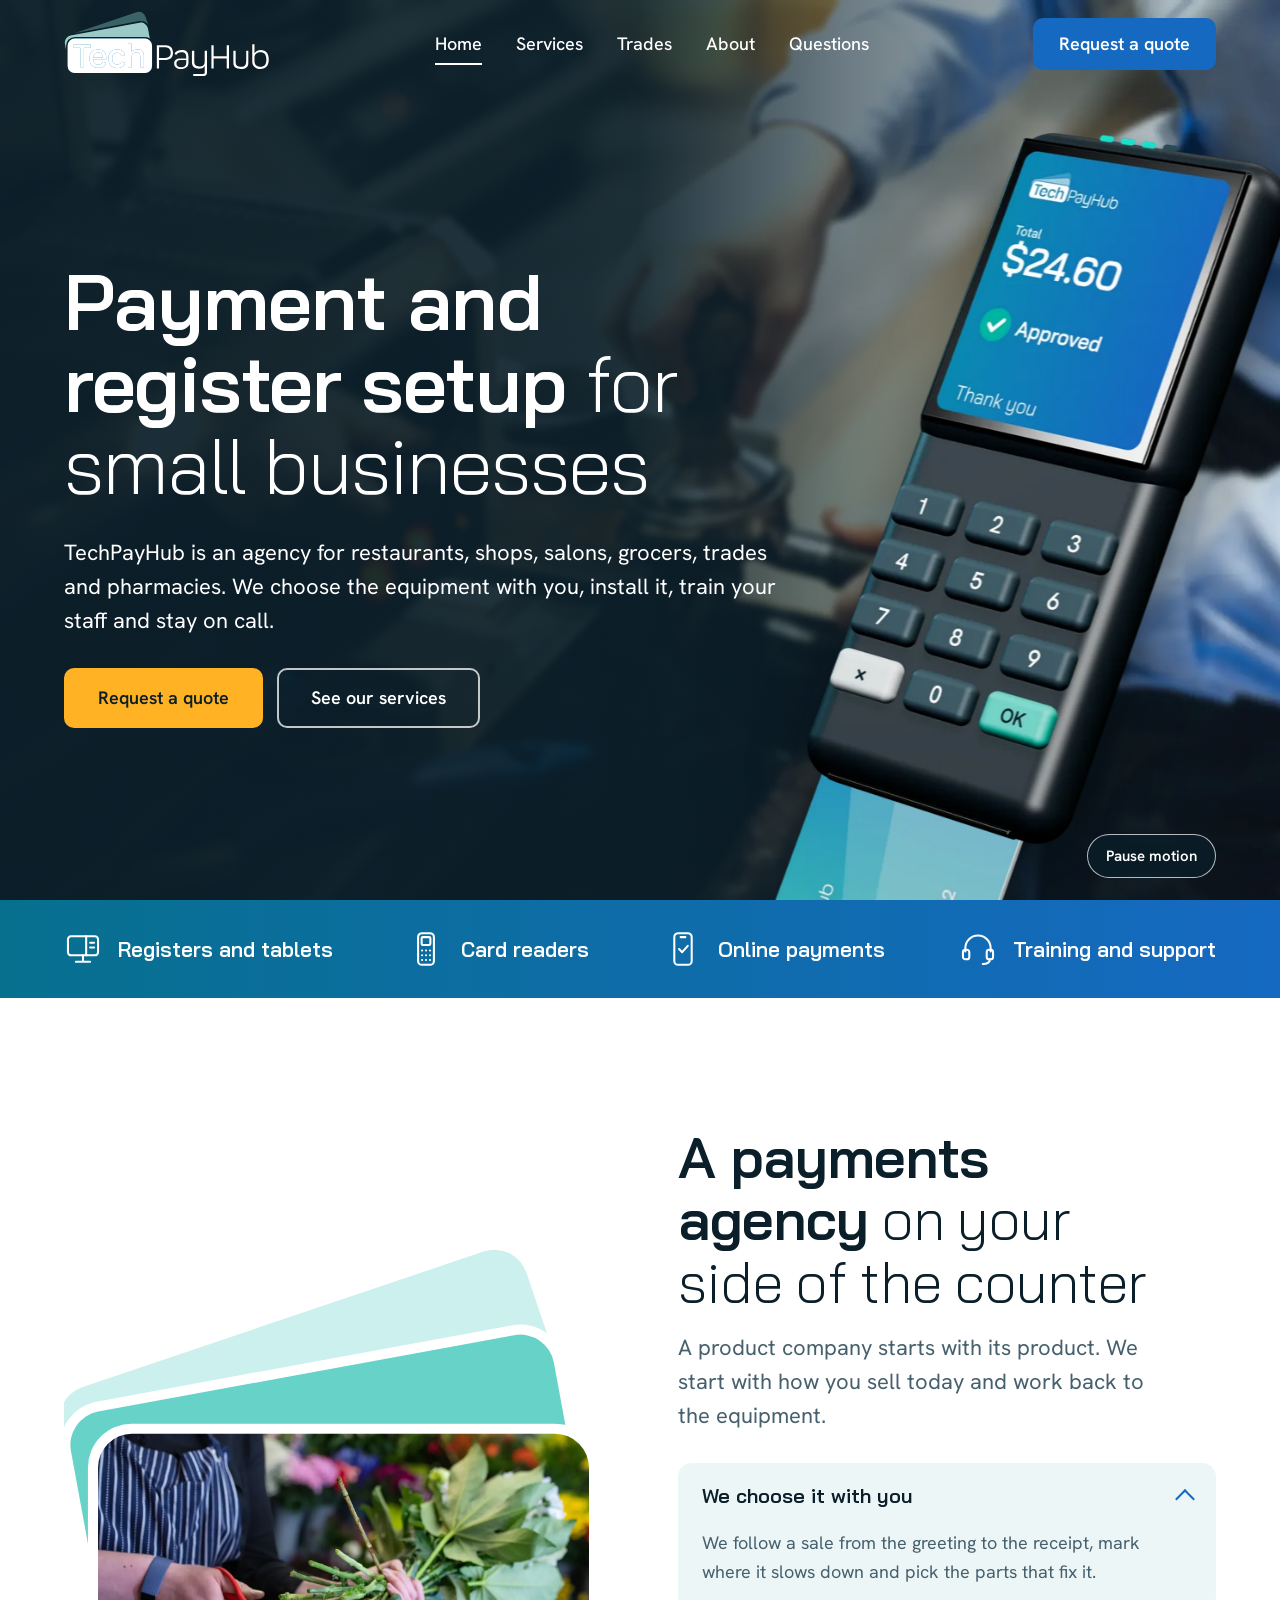
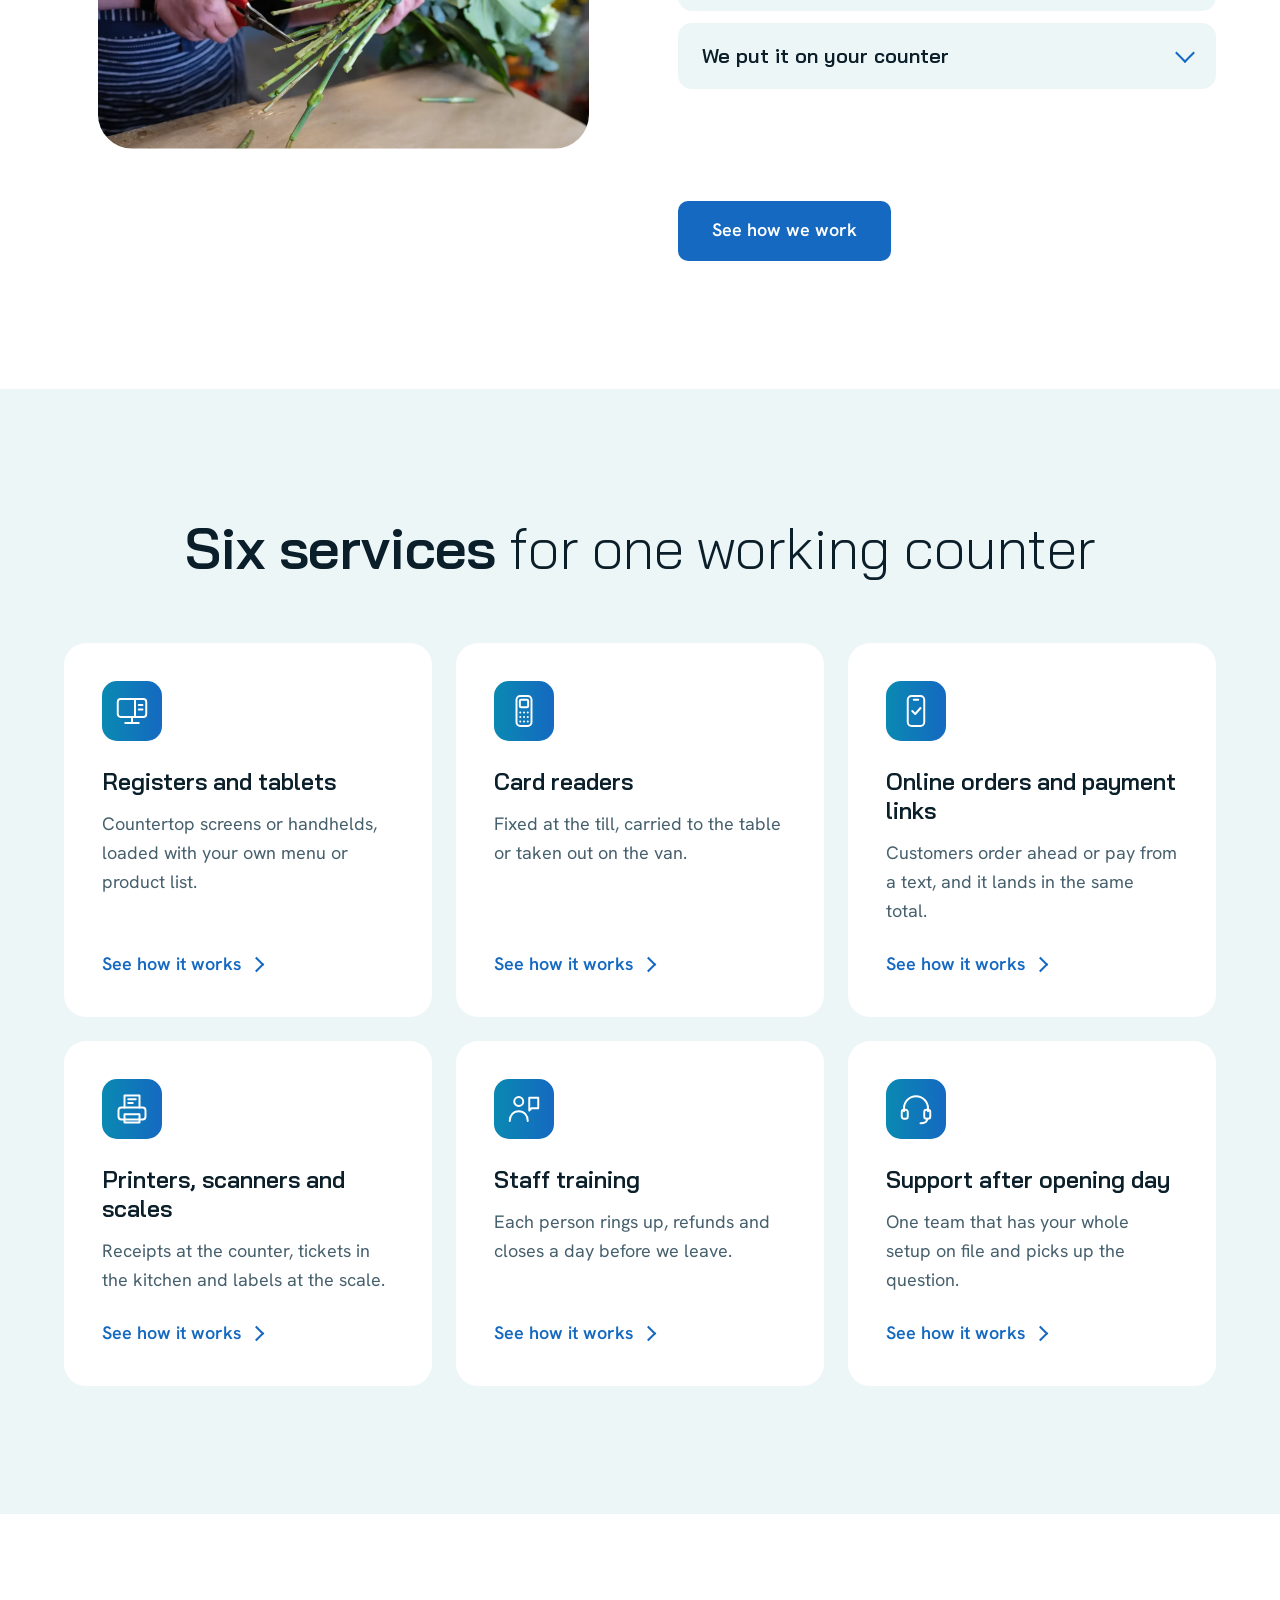
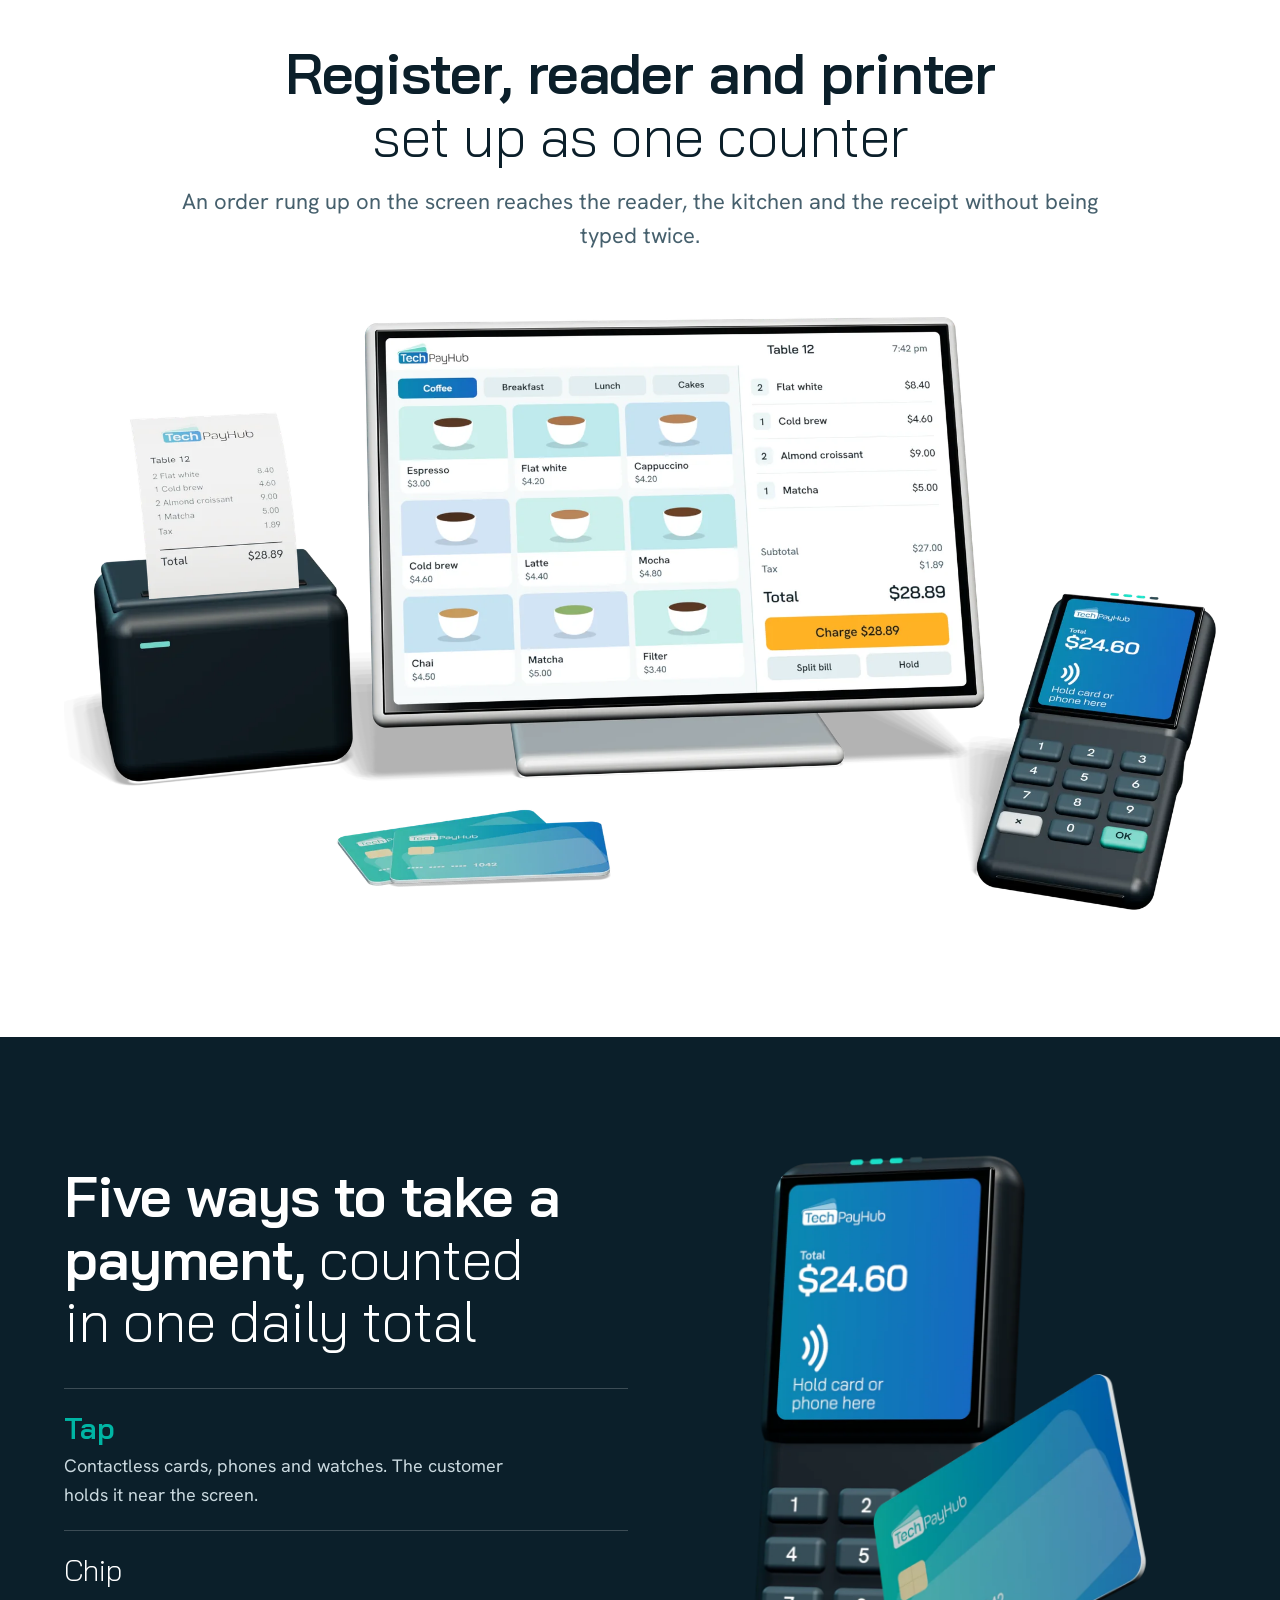
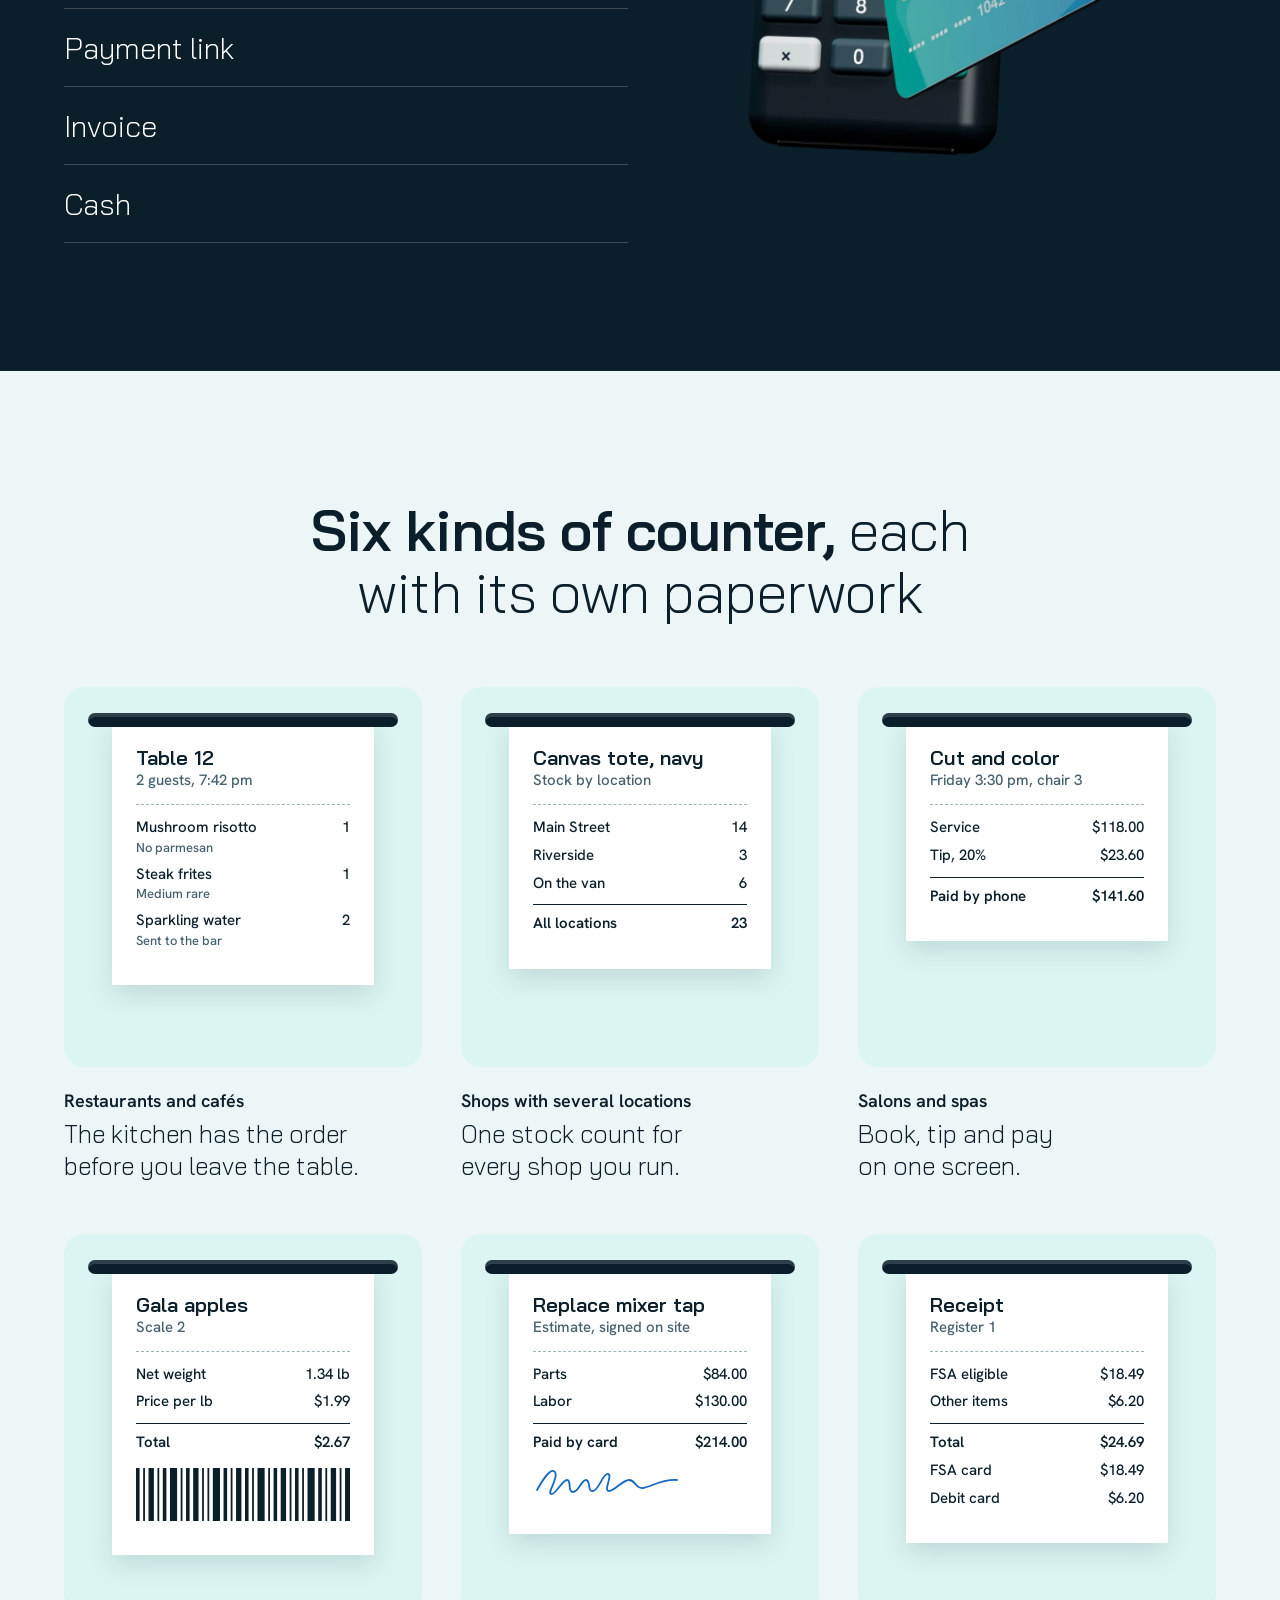
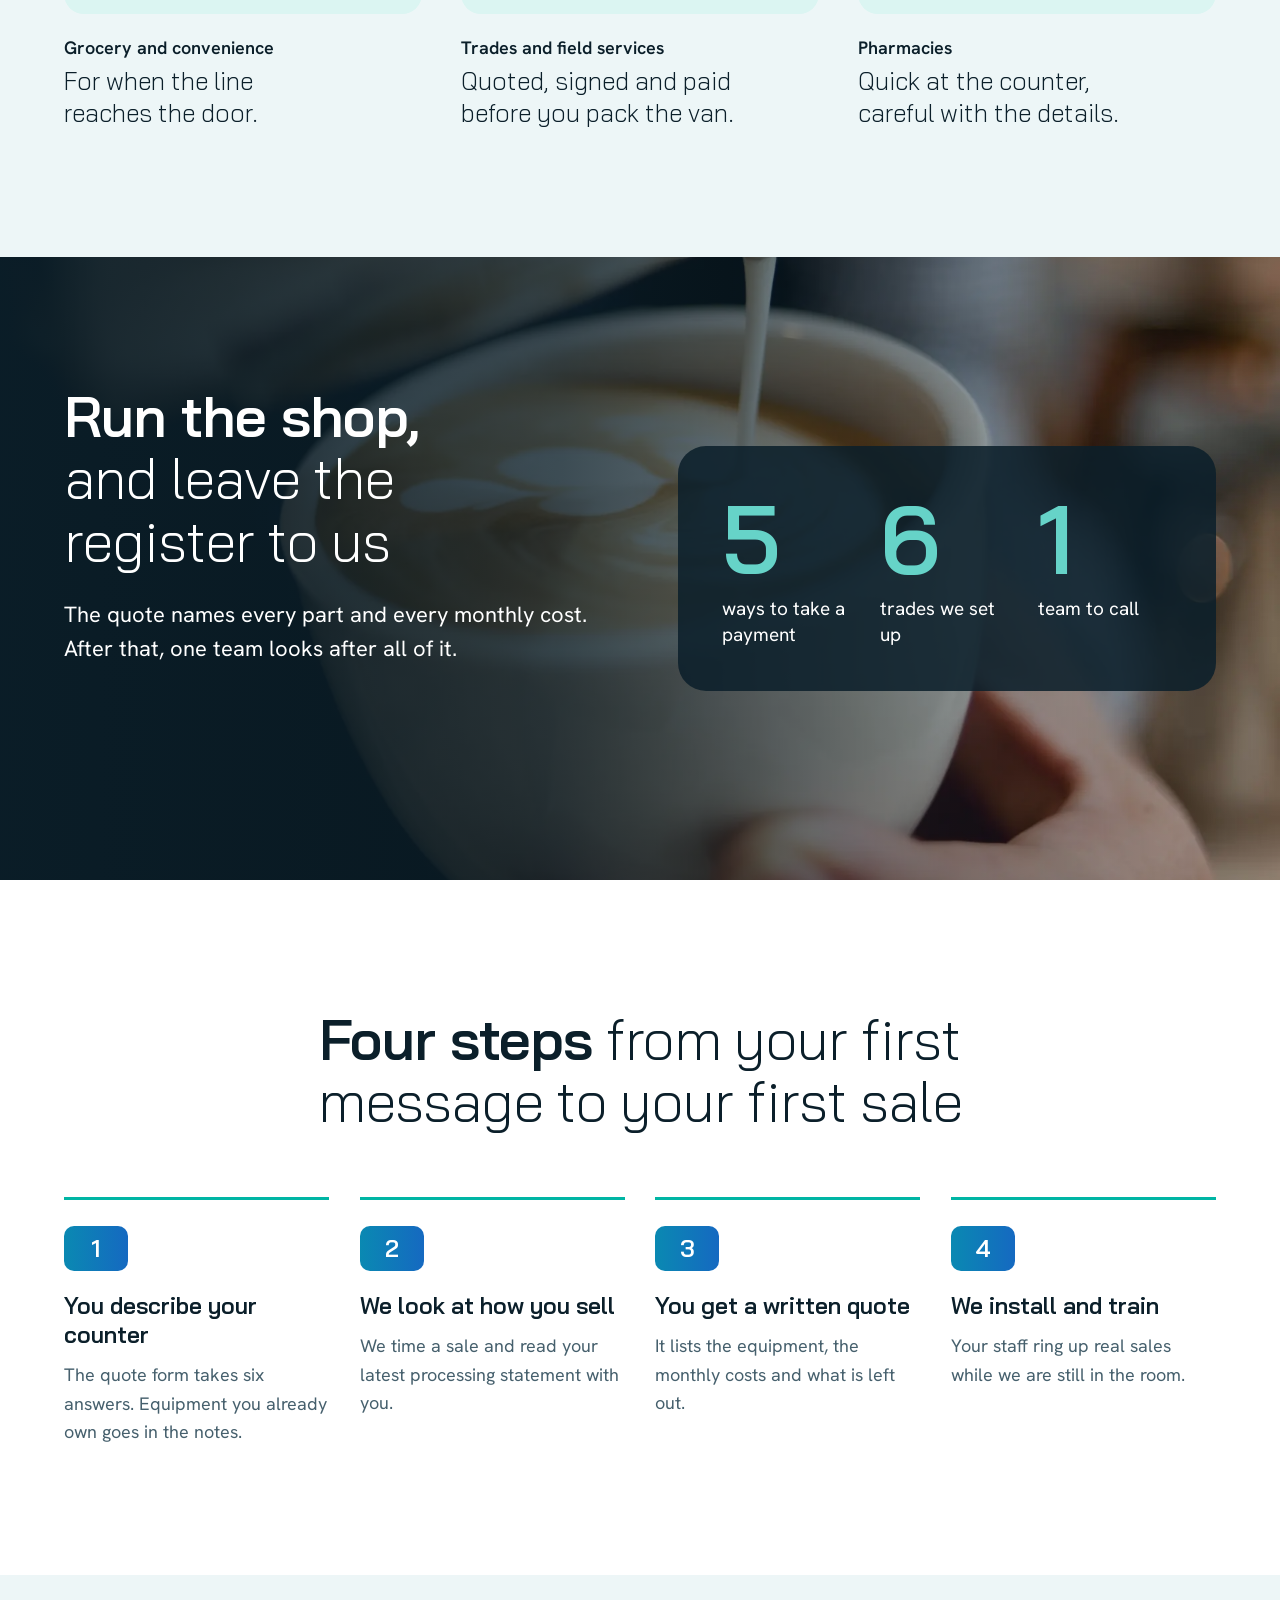
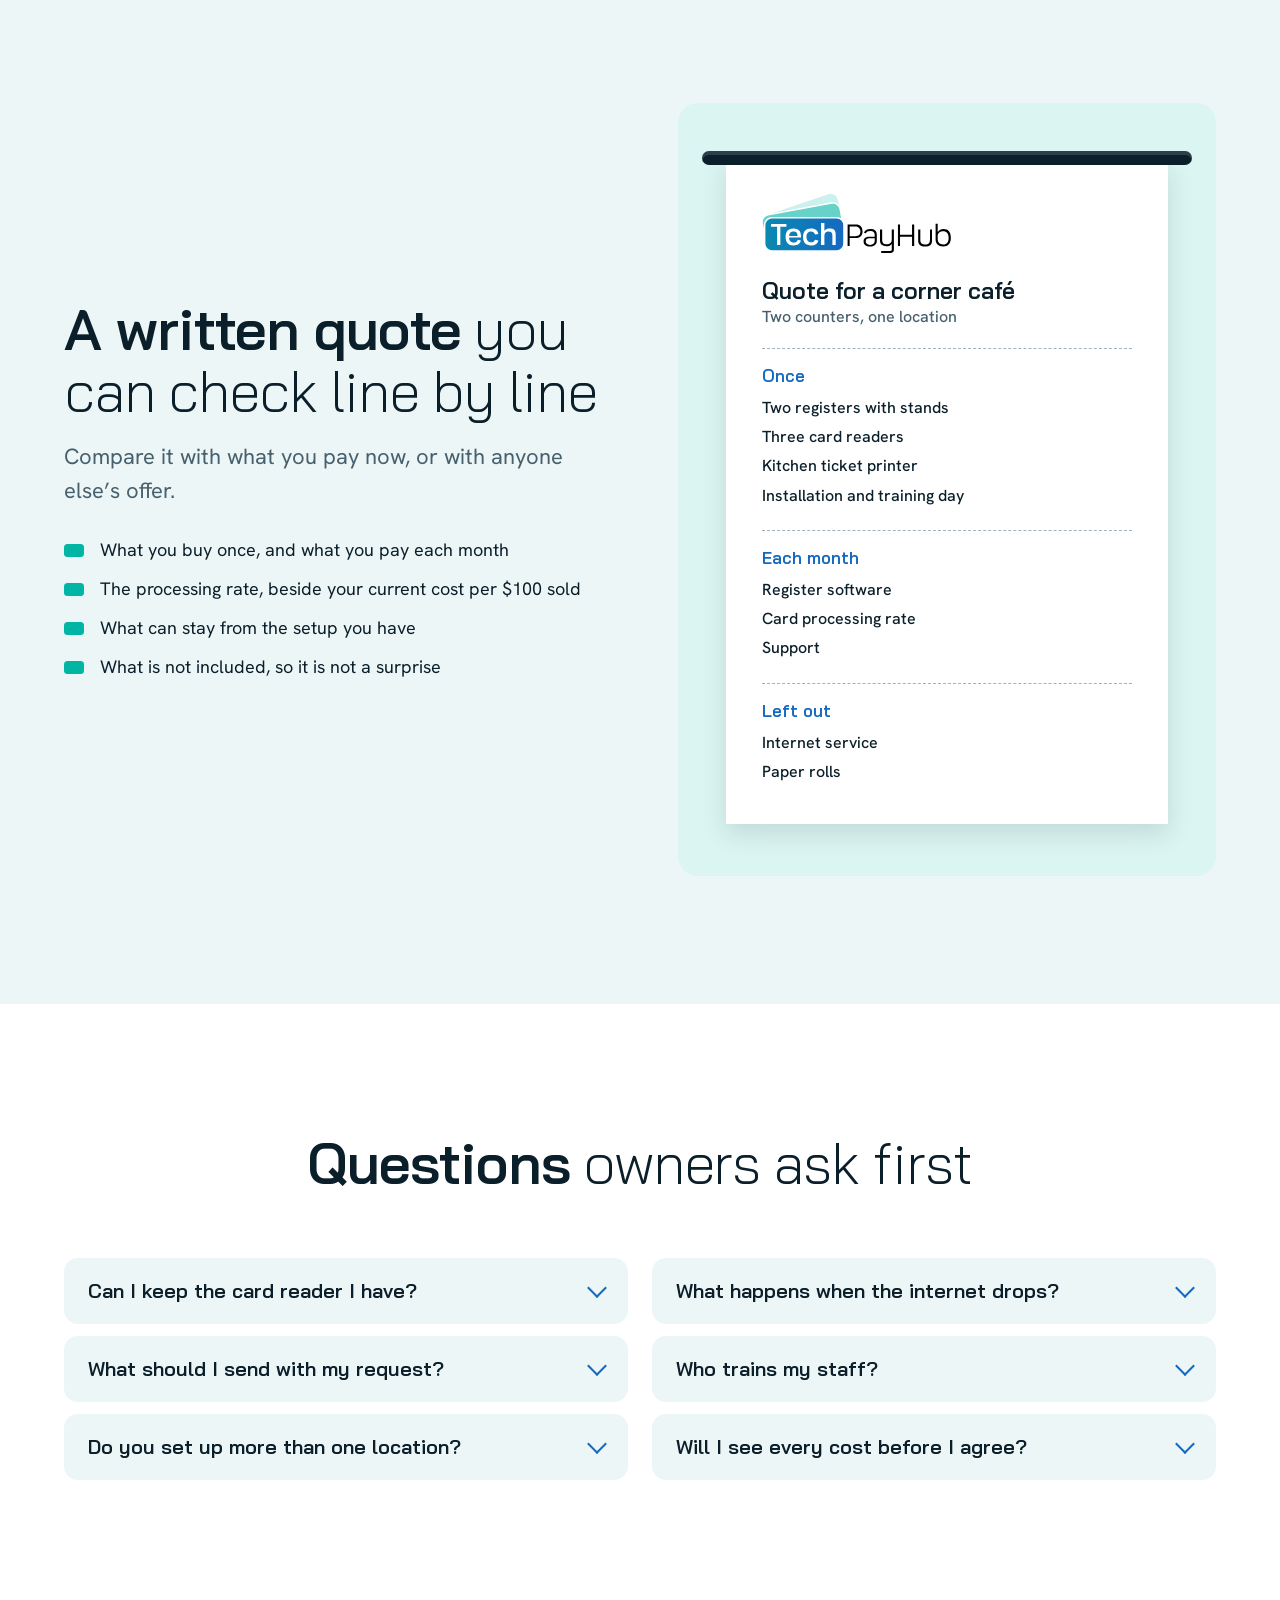
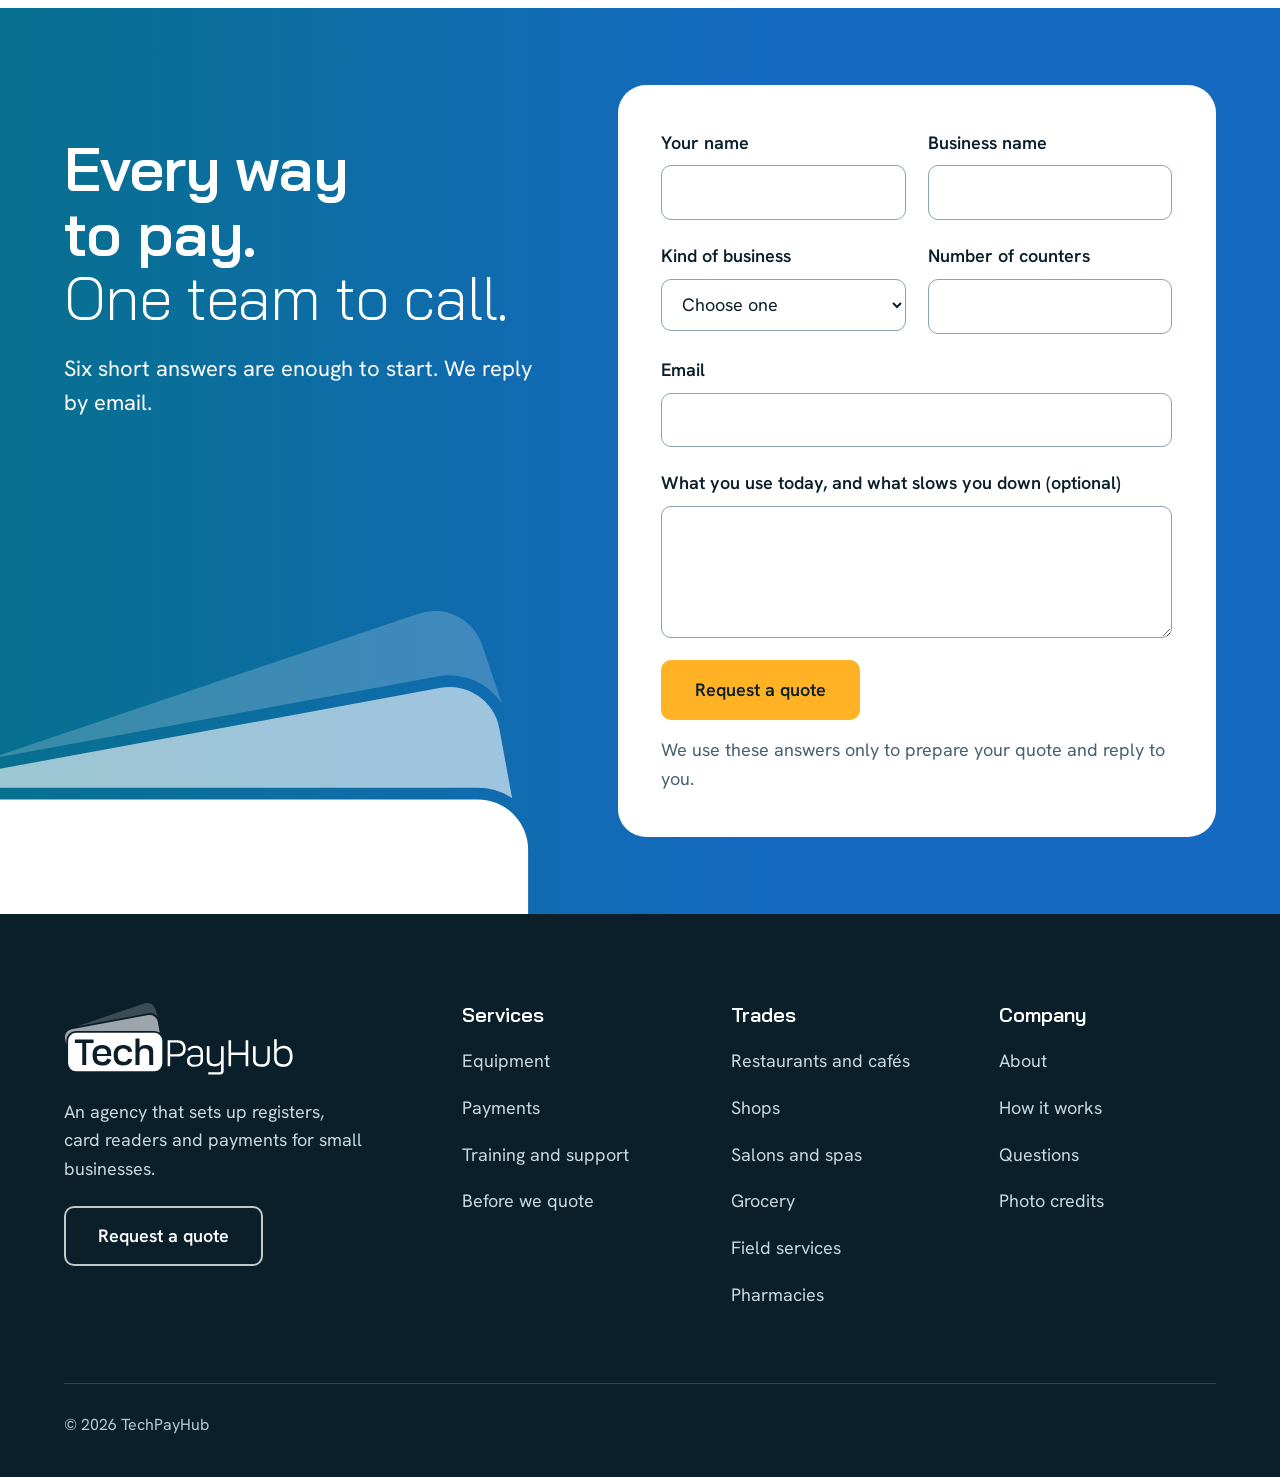
==== commit d00d74ce: "Enhance navigation and footer in services and trades pages - Updated logo implementation to include " ====
--- a/index.html
+++ b/index.html
@@ -24,8 +24,8 @@
 <a class="skip" href="#main">Skip to content</a>
 <svg width="0" height="0" style="position:absolute" aria-hidden="true"><defs><linearGradient id="tph-card" x1="0" y1="0" x2="1" y2="0"><stop offset="0" stop-color="#0A89B2"/><stop offset="1" stop-color="#1569C1"/></linearGradient><symbol id="logo" viewBox="0 0 992 317"><g transform="translate(4 4)"><path fill="#00B5A4" fill-opacity=".2" d="M49.93 101.41L345.03 1.81A34.39 34.39 0 0 1 388.61 23.39L402.18 63.6A42.39 42.39 0 0 0 358.77 44.69L49.93 101.41Z"/><path fill="#00B5A4" fill-opacity=".6" d="M28.17 113.54L360.22 52.56A34.39 34.39 0 0 1 400.25 80.17L409.03 127.97A42.39 42.39 0 0 0 385.58 120.89L47.98 120.89A42.39 42.39 0 0 0 5.59 163.28L5.59 180.95L0.57 153.57A34.39 34.39 0 0 1 28.17 113.54Z"/><path fill="url(#tph-card)" d="M47.98 128.89L385.58 128.89A34.39 34.39 0 0 1 419.97 163.28L419.97 260.51A34.39 34.39 0 0 1 385.58 294.9L47.98 294.9A34.39 34.39 0 0 1 13.59 260.51L13.59 163.28A34.39 34.39 0 0 1 47.98 128.89Z"/><path fill="#fff" fill-rule="evenodd" d="M42.75 157.27H123.46V172.77H91.72V267.29H74.72V172.77H42.75ZM199.52 228.77H138.02C135.96 245.72 147.5 254.84 161.88 254.84C171.12 254.84 180.17 250.02 182.28 239.88L199 244.63C193.89 262.11 182.88 269.87 160.67 269.87C133.64 269.87 119.2 254.54 119.2 225.71C119.2 195.72 133.64 181.09 160.53 181.09C187.12 181.09 199.52 196.01 199.52 220.88ZM138.02 220.26H181.37C182.88 202.67 172.9 196.43 160 196.43C149.32 196.43 136.99 202.67 138.02 220.26ZM290.46 209.99C286.85 189.63 272.19 181.09 251.83 181.09C223.7 181.09 210.31 196.85 210.31 225.99C210.31 253.91 223.79 269.94 251.83 269.94C273.43 269.94 286.54 261.45 290.25 243.49L272.63 240.5C269.08 249.43 264.25 253.76 252.04 253.76C236.05 253.76 227.99 242.92 227.99 224.82C227.99 206.94 236.05 196.88 251.95 196.88C262.28 196.88 270.17 202.53 272.84 212.75ZM304.23 153.29H321.71V192.83C329.51 184.22 336.6 181.17 347.83 181.17C371.5 181.17 380.71 189.87 380.71 211.25V267.46H363.48V218.43C363.48 203.06 358.01 196.42 343.26 196.42C329.87 196.42 321.71 202.92 321.71 219.46V267.46H304.23Z"/><path fill="#000000" fill-rule="evenodd" d="M442.98 160.76H485.87C508.61 160.76 520.91 174.28 520.91 197.5C520.91 218.74 508.61 231.51 487.73 231.51H453.72V273.01H442.98ZM453.72 170.5V221.76H482.38C502.15 221.76 509.81 212.57 509.81 196C509.81 184.64 502.15 170.5 483.84 170.5ZM528.26 202.33C533.6 189.91 547.36 184.27 561.08 184.27C584.56 184.27 595.48 193.54 595.48 215.61V246.68C595.48 264.18 581.61 275.6 559.52 275.6C539.47 275.6 526.44 267.12 526.44 249.28C526.44 232.36 538.04 224.75 555.19 224.75H584.52V217.57C584.52 200.71 576.43 194.78 562.31 194.78C546.5 194.78 543.42 198.97 536.25 207.72ZM584.52 232.27H558.82C542.81 232.27 537.81 237.88 537.81 249.8C537.81 259.76 544.93 267.12 560.15 267.12C575.13 267.12 584.52 258.13 584.52 247.28ZM611.97 187.05H623.47V239.77C623.47 256.08 630.79 263.36 649.03 263.36C663.83 263.36 673.47 256.08 673.47 240.11V187.05H684.72V291.55C684.72 303.8 679.52 308.77 669.64 308.77H618.25V298.78H665.35C672.03 298.78 673.47 294.68 673.47 294.22V260.71C667.64 270.63 659.54 273.76 646.13 273.76C623.95 273.76 611.97 263.72 611.97 242.8ZM705.73 160.79H716.72V213.52H779.47V160.79H790.71V273.01H779.47V224.27H716.72V273.01H705.73ZM811.48 187.04H822.72V243.9C822.72 258.7 832.74 264.97 846.62 264.97C867.3 264.97 873.36 258.7 873.36 231.07V187.04H883.72V246.08C883.72 265.7 870.95 275.54 848.42 275.54C823.37 275.54 811.48 265.7 811.48 245.6ZM902.46 156.55H913.47V199.4C921.39 189.4 930.88 184.29 943.52 184.29C969.1 184.29 982.13 201.08 982.13 229.94C982.13 259.49 968.23 275.61 942.43 275.61C915.74 275.61 902.46 259.11 902.46 240.37ZM913.47 236.73C913.47 252.67 921.98 264.71 943 264.71C960.99 264.71 970.42 252.67 970.42 230.79C970.42 207.28 960.99 195.21 941.81 195.21C923.05 195.21 913.47 207.28 913.47 219Z"/></g></symbol><symbol id="logo-w" viewBox="0 0 992 317"><g transform="translate(4 4)"><path fill="#fff" fill-opacity="0.2" d="M49.93 101.41L345.03 1.81A34.39 34.39 0 0 1 388.61 23.39L402.18 63.6A42.39 42.39 0 0 0 358.77 44.69L49.93 101.41Z"/><path fill="#fff" fill-opacity="0.6" d="M28.17 113.54L360.22 52.56A34.39 34.39 0 0 1 400.25 80.17L409.03 127.97A42.39 42.39 0 0 0 385.58 120.89L47.98 120.89A42.39 42.39 0 0 0 5.59 163.28L5.59 180.95L0.57 153.57A34.39 34.39 0 0 1 28.17 113.54Z"/><path fill="#fff" fill-rule="evenodd" d="M47.98 128.89L385.58 128.89A34.39 34.39 0 0 1 419.97 163.28L419.97 260.51A34.39 34.39 0 0 1 385.58 294.9L47.98 294.9A34.39 34.39 0 0 1 13.59 260.51L13.59 163.28A34.39 34.39 0 0 1 47.98 128.89ZM42.75 157.27H123.46V172.77H91.72V267.29H74.72V172.77H42.75ZM199.52 228.77H138.02C135.96 245.72 147.5 254.84 161.88 254.84C171.12 254.84 180.17 250.02 182.28 239.88L199 244.63C193.89 262.11 182.88 269.87 160.67 269.87C133.64 269.87 119.2 254.54 119.2 225.71C119.2 195.72 133.64 181.09 160.53 181.09C187.12 181.09 199.52 196.01 199.52 220.88ZM138.02 220.26H181.37C182.88 202.67 172.9 196.43 160 196.43C149.32 196.43 136.99 202.67 138.02 220.26ZM290.46 209.99C286.85 189.63 272.19 181.09 251.83 181.09C223.7 181.09 210.31 196.85 210.31 225.99C210.31 253.91 223.79 269.94 251.83 269.94C273.43 269.94 286.54 261.45 290.25 243.49L272.63 240.5C269.08 249.43 264.25 253.76 252.04 253.76C236.05 253.76 227.99 242.92 227.99 224.82C227.99 206.94 236.05 196.88 251.95 196.88C262.28 196.88 270.17 202.53 272.84 212.75ZM304.23 153.29H321.71V192.83C329.51 184.22 336.6 181.17 347.83 181.17C371.5 181.17 380.71 189.87 380.71 211.25V267.46H363.48V218.43C363.48 203.06 358.01 196.42 343.26 196.42C329.87 196.42 321.71 202.92 321.71 219.46V267.46H304.23Z"/><path fill="#fff" fill-rule="evenodd" d="M442.98 160.76H485.87C508.61 160.76 520.91 174.28 520.91 197.5C520.91 218.74 508.61 231.51 487.73 231.51H453.72V273.01H442.98ZM453.72 170.5V221.76H482.38C502.15 221.76 509.81 212.57 509.81 196C509.81 184.64 502.15 170.5 483.84 170.5ZM528.26 202.33C533.6 189.91 547.36 184.27 561.08 184.27C584.56 184.27 595.48 193.54 595.48 215.61V246.68C595.48 264.18 581.61 275.6 559.52 275.6C539.47 275.6 526.44 267.12 526.44 249.28C526.44 232.36 538.04 224.75 555.19 224.75H584.52V217.57C584.52 200.71 576.43 194.78 562.31 194.78C546.5 194.78 543.42 198.97 536.25 207.72ZM584.52 232.27H558.82C542.81 232.27 537.81 237.88 537.81 249.8C537.81 259.76 544.93 267.12 560.15 267.12C575.13 267.12 584.52 258.13 584.52 247.28ZM611.97 187.05H623.47V239.77C623.47 256.08 630.79 263.36 649.03 263.36C663.83 263.36 673.47 256.08 673.47 240.11V187.05H684.72V291.55C684.72 303.8 679.52 308.77 669.64 308.77H618.25V298.78H665.35C672.03 298.78 673.47 294.68 673.47 294.22V260.71C667.64 270.63 659.54 273.76 646.13 273.76C623.95 273.76 611.97 263.72 611.97 242.8ZM705.73 160.79H716.72V213.52H779.47V160.79H790.71V273.01H779.47V224.27H716.72V273.01H705.73ZM811.48 187.04H822.72V243.9C822.72 258.7 832.74 264.97 846.62 264.97C867.3 264.97 873.36 258.7 873.36 231.07V187.04H883.72V246.08C883.72 265.7 870.95 275.54 848.42 275.54C823.37 275.54 811.48 265.7 811.48 245.6ZM902.46 156.55H913.47V199.4C921.39 189.4 930.88 184.29 943.52 184.29C969.1 184.29 982.13 201.08 982.13 229.94C982.13 259.49 968.23 275.61 942.43 275.61C915.74 275.61 902.46 259.11 902.46 240.37ZM913.47 236.73C913.47 252.67 921.98 264.71 943 264.71C960.99 264.71 970.42 252.67 970.42 230.79C970.42 207.28 960.99 195.21 941.81 195.21C923.05 195.21 913.47 207.28 913.47 219Z"/></g></symbol><symbol id="stk-w" viewBox="0 0 424 296"><path fill="#fff" fill-opacity=".2" d="M49.93 101.41L345.03 1.81A34.39 34.39 0 0 1 388.61 23.39L402.18 63.6A42.39 42.39 0 0 0 358.77 44.69L49.93 101.41Z"/><path fill="#fff" fill-opacity=".6" d="M28.17 113.54L360.22 52.56A34.39 34.39 0 0 1 400.25 80.17L409.03 127.97A42.39 42.39 0 0 0 385.58 120.89L47.98 120.89A42.39 42.39 0 0 0 5.59 163.28L5.59 180.95L0.57 153.57A34.39 34.39 0 0 1 28.17 113.54Z"/><path fill="#fff" d="M47.98 128.89L385.58 128.89A34.39 34.39 0 0 1 419.97 163.28L419.97 260.51A34.39 34.39 0 0 1 385.58 294.9L47.98 294.9A34.39 34.39 0 0 1 13.59 260.51L13.59 163.28A34.39 34.39 0 0 1 47.98 128.89Z"/></symbol><symbol id="stk-c" viewBox="0 0 424 296"><path fill="#00B5A4" fill-opacity=".2" d="M49.93 101.41L345.03 1.81A34.39 34.39 0 0 1 388.61 23.39L402.18 63.6A42.39 42.39 0 0 0 358.77 44.69L49.93 101.41Z"/><path fill="#00B5A4" fill-opacity=".6" d="M28.17 113.54L360.22 52.56A34.39 34.39 0 0 1 400.25 80.17L409.03 127.97A42.39 42.39 0 0 0 385.58 120.89L47.98 120.89A42.39 42.39 0 0 0 5.59 163.28L5.59 180.95L0.57 153.57A34.39 34.39 0 0 1 28.17 113.54Z"/><path fill="url(#tph-card)" d="M47.98 128.89L385.58 128.89A34.39 34.39 0 0 1 419.97 163.28L419.97 260.51A34.39 34.39 0 0 1 385.58 294.9L47.98 294.9A34.39 34.39 0 0 1 13.59 260.51L13.59 163.28A34.39 34.39 0 0 1 47.98 128.89Z"/></symbol></defs></svg>
 <header class="nav"><div class="wrap">
-  <a class="logo" href="index.html" aria-label="TechPayHub home"><svg viewBox="0 0 992 317" role="img" aria-label="TechPayHub"><use href="#logo"/></svg></a>
-  <ul id="menu"><li><a href="index.html" aria-current=page>Home</a></li><li><a href="services.html">Services</a></li><li><a href="trades.html">Trades</a></li><li><a href="about.html">About</a></li><li><a href="index.html#questions">Questions</a></li></ul>
+  <a class="logo" href="index.html" aria-label="TechPayHub home"><svg class="logo-dark" viewBox="0 0 992 317" role="img" aria-label="TechPayHub"><use href="#logo"/></svg><svg class="logo-light" viewBox="0 0 992 317" aria-hidden="true"><use href="#logo-w"/></svg></a>
+  <ul id="menu"><li><a href="index.html" aria-current=page>Home</a></li><li><a href="services.html">Services</a></li><li><a href="trades.html">Trades</a></li><li><a href="about.html">About</a></li><li><a href="index.html#questions">Questions</a></li><li class="menu-cta"><a href="quote.html">Request a quote</a></li></ul>
   <a class="btn btn-blue" href="quote.html">Request a quote</a>
   <button class="burger" type="button" aria-label="Open menu" aria-expanded="false" aria-controls="menu"><i></i><i></i></button>
 </div></header>
@@ -87,7 +87,7 @@
     <div><h2>Trades</h2><ul><li><a href="trades.html#restaurant">Restaurants and cafés</a></li><li><a href="trades.html#retail">Shops</a></li><li><a href="trades.html#salon">Salons and spas</a></li><li><a href="trades.html#grocery">Grocery</a></li><li><a href="trades.html#field">Field services</a></li><li><a href="trades.html#pharmacy">Pharmacies</a></li></ul></div>
     <div><h2>Company</h2><ul><li><a href="about.html">About</a></li><li><a href="index.html#steps">How it works</a></li><li><a href="index.html#questions">Questions</a></li><li><a href="credits.html">Photo credits</a></li></ul></div>
   </div>
-  <div class="legal"><span>© 2026 TechPayHub</span><span>Photographs via Wikimedia Commons</span></div>
+  <div class="legal"><span>© 2026 TechPayHub</span></div>
 </div></footer>
 <script src="assets/site.js" defer></script>
 </body>
--- a/assets/site.css
+++ b/assets/site.css
@@ -45,23 +45,51 @@
 .link:hover{background-size:0 2px;background-position:100% 100%}
 .tap{display:inline-block;padding-block:10px}
 
-/* header */
-.nav{position:sticky;top:0;z-index:20;background:var(--paper);border-bottom:1px solid var(--line)}
+/* header: transparent over the dark opener, then white once the page moves */
+.nav{position:fixed;top:0;left:0;right:0;z-index:20;background:transparent;color:#fff;border-bottom:1px solid transparent;transition:background-color .32s var(--ease),color .25s var(--ease),border-color .32s var(--ease),box-shadow .32s var(--ease)}
+.nav.scrolled,.nav.menu-open{background:var(--paper);color:var(--ink);border-bottom-color:var(--line);box-shadow:0 8px 28px rgba(11,31,42,.08)}
 .nav .wrap{display:flex;align-items:center;gap:32px;height:var(--nav)}
-.nav .logo{flex:none} .nav .logo svg{width:206px;height:auto}
+.nav .logo{display:grid;flex:none}.nav .logo svg{grid-area:1/1;width:206px;height:auto;transition:opacity .25s var(--ease)}
+.nav .logo-dark{opacity:0}.nav .logo-light{opacity:1}
+.nav.scrolled .logo-dark,.nav.menu-open .logo-dark{opacity:1}.nav.scrolled .logo-light,.nav.menu-open .logo-light{opacity:0}
 .nav ul{display:flex;gap:6px;margin-left:auto}
-.nav li a{display:block;padding:12px 14px;text-decoration:none;font-weight:500;border-radius:8px;transition:color .18s}
-.nav li a:hover{color:var(--blue)}
-.nav [aria-current]{box-shadow:inset 0 -2px 0 var(--blue);border-radius:0}
+.nav li a{display:block;position:relative;padding:12px 14px;text-decoration:none;font-weight:500;transition:color .2s var(--ease)}
+.nav li a::after{content:"";position:absolute;left:14px;right:14px;bottom:5px;height:2px;background:currentColor;transform:scaleX(0);transform-origin:right;transition:transform .25s var(--ease)}
+.nav li a:hover::after,.nav [aria-current]::after{transform:scaleX(1);transform-origin:left}
+.nav.scrolled li a,.nav.menu-open li a{color:var(--blue)}
+.nav.scrolled li a:hover,.nav.menu-open li a:hover{color:#0F57A4}
+.nav .menu-cta{display:none}
 .nav .btn{min-height:52px;padding:0 24px}
-.burger{display:none;width:46px;height:46px;border:2px solid var(--line);border-radius:var(--r-sm);background:none;cursor:pointer;position:relative}
-.burger i{position:absolute;left:11px;right:11px;height:2px;background:var(--ink);transition:transform .2s var(--ease)} .burger i:nth-child(1){top:16px}.burger i:nth-child(2){top:24px}
+@media (min-width:1061px){
+  .nav .wrap{display:grid;grid-template-columns:206px minmax(0,1fr) auto}
+  .nav ul{justify-self:center;margin-left:0}
+  .nav>.wrap>.btn{justify-self:end}
+}
+.burger{display:none;width:46px;height:46px;border:2px solid rgba(255,255,255,.7);border-radius:var(--r-sm);background:none;cursor:pointer;position:relative;transition:border-color .25s var(--ease)}
+.burger i{position:absolute;left:11px;right:11px;height:2px;background:currentColor;transition:transform .2s var(--ease),background-color .25s var(--ease)} .burger i:nth-child(1){top:16px}.burger i:nth-child(2){top:24px}
+.nav.scrolled .burger,.nav.menu-open .burger{border-color:var(--line)}
 .burger[aria-expanded=true] i:nth-child(1){transform:translateY(4px) rotate(45deg)}.burger[aria-expanded=true] i:nth-child(2){transform:translateY(-4px) rotate(-45deg)}
 @media (max-width:1060px){
   .nav .wrap{gap:12px} .nav .logo svg{width:148px} .burger{display:block;margin-left:auto} .nav .btn{margin-left:auto} .nav .btn+.burger{margin-left:0}
-  .nav ul{position:fixed;inset:calc(var(--nav) + 1px) 0 0;background:var(--paper);flex-direction:column;gap:0;padding:12px var(--gut);margin:0;visibility:hidden;opacity:0;transition:opacity .18s,visibility .18s;overflow:auto}
-  .nav ul.open{visibility:visible;opacity:1}
-  .nav li a{font:300 1.75rem/1.2 var(--display);padding:18px 0;border-bottom:1px solid var(--line);border-radius:0;box-shadow:none!important}
+  .nav ul{position:fixed;top:calc(var(--nav) + 1px);left:auto;right:0;bottom:0;width:min(88vw,420px);background:var(--paper);color:var(--blue);flex-direction:column;gap:6px;padding:28px clamp(22px,6vw,36px) 40px;margin:0;visibility:hidden;opacity:0;transform:translateX(100%);transition:transform .3s var(--ease),opacity .2s,visibility .3s;overflow:auto;box-shadow:-100vw 0 0 100vw rgba(11,31,42,.58),-18px 0 48px rgba(11,31,42,.16)}
+  .nav ul::before{content:"Explore";padding:0 14px 12px;color:var(--slate);font:600 .8125rem/1 var(--text);letter-spacing:.12em;text-transform:uppercase}
+  .nav ul.open{visibility:visible;opacity:1;transform:translateX(0)}
+  .nav ul.open li a{color:var(--blue)}
+  .nav li a{font:300 1.75rem/1.2 var(--display);padding:18px 48px 18px 14px;border:0;border-radius:12px}
+  .nav li a::before{content:"\2192";position:absolute;right:16px;top:50%;translate:0 -50%;font:400 1.35rem/1 var(--text);transition:translate .2s var(--ease)}
+  .nav li a::after{display:none}
+  .nav li a:hover{background:var(--mist)}
+  .nav li a:hover::before{translate:5px -50%}
+  .nav li a[aria-current]{background:var(--teal-20);font-weight:600}
+}
+@media (max-width:500px){
+  .nav ul{left:0;width:100vw;padding-inline:var(--gut);box-shadow:none}
+  .nav .wrap>.btn{display:none}
+  .nav .wrap>.btn+.burger{margin-left:auto}
+  .nav .menu-cta{display:block;margin-top:auto;padding-top:24px}
+  .nav .menu-cta a{display:flex;align-items:center;justify-content:center;min-height:58px;padding:0 24px;background:var(--blue);color:#fff!important;border-radius:10px;font:600 1.0625rem/1 var(--text)}
+  .nav .menu-cta a::before{display:none}
+  .nav .menu-cta a:hover{background:#0F57A4;color:#fff}
 }
 @media (max-width:350px){.nav .wrap{gap:8px}.nav .btn{padding:0 10px!important}.nav .logo svg{width:108px!important}}
 @media (max-width:400px){.nav .btn{padding:0 14px;font-size:.9375rem}.nav .logo svg{width:128px}}
@@ -71,7 +99,7 @@
 .bg{position:absolute;inset:0} .bg img{width:100%;height:100%;object-fit:cover}
 .hero .bg img{object-position:62% 40%}
 .hero .bg::after{content:"";position:absolute;inset:0;background:linear-gradient(90deg,rgba(11,31,42,.94) 0,rgba(11,31,42,.91) 50%,rgba(11,36,50,.6) 66%,rgba(11,50,74,.14) 100%)}
-.hero .wrap{position:relative;display:grid;grid-template-columns:minmax(0,1.28fr) minmax(0,.72fr);min-height:clamp(640px,calc(100svh - var(--nav)),980px);align-items:center;gap:24px}
+.hero .wrap{position:relative;display:grid;grid-template-columns:minmax(0,1.28fr) minmax(0,.72fr);min-height:clamp(640px,100svh,980px);padding-top:var(--nav);align-items:center;gap:24px}
 .hero .copy{display:grid;gap:30px;justify-items:start;padding-block:72px;min-width:0} .hero .lead{max-width:36em}
 .hero .dev{align-self:stretch;position:relative} .hero .rig{position:absolute;left:50%;top:5.5%;height:118%;aspect-ratio:1282/2230;transform:translateX(-50%)}
 .hero .float{position:absolute;inset:0} .hero .float img{position:absolute;inset:0;width:100%;height:100%;max-width:none} .hero .float .st,.hero .float .sh{inset:auto;height:auto} .hero .float .st{opacity:0}
@@ -84,11 +112,11 @@
 
 /* inner page opener */
 .open{background:var(--ink);color:#fff;padding:0;overflow:hidden}
-.open .wrap{display:grid;grid-template-columns:minmax(0,1.1fr) minmax(0,.9fr);gap:clamp(24px,5vw,80px);align-items:center;min-height:clamp(440px,50vw,620px)}
+.open .wrap{display:grid;grid-template-columns:minmax(0,1.1fr) minmax(0,.9fr);gap:clamp(24px,5vw,80px);align-items:center;min-height:clamp(528px,calc(50vw + var(--nav)),708px);padding-top:var(--nav)}
 .open .copy{display:grid;gap:24px;padding-block:72px} .open h1{font-size:clamp(2.4rem,1.5rem + 3.1vw,4.25rem)} .open .lead{color:#D5E2E7}
 .open .vis{align-self:stretch;position:relative;min-height:280px} .open .vis>img{position:absolute;left:0;top:50%;width:108%;max-width:none;transform:translateY(-50%)}
 .open .vis .fan{position:absolute;left:0;top:50%;width:112%;max-width:none;transform:translateY(-50%)} .open .rd>img{left:50%;top:40px;width:340px;transform:translateX(-50%)}
-.open.short .wrap{min-height:clamp(340px,34vw,440px)}
+.open.short .wrap{min-height:clamp(428px,calc(34vw + var(--nav)),528px)}
 @media (max-width:860px){.open .vis>img{animation-name:up!important}.open .wrap{grid-template-columns:minmax(0,1fr);gap:0}.open .copy{padding-block:56px 20px}.open .vis{min-height:0;padding-bottom:48px}.open .vis>img,.open .vis .fan{position:static;transform:none;width:100%}.open .rd{display:none}.open.short .copy{padding-bottom:56px}}
 
 /* terminal */
